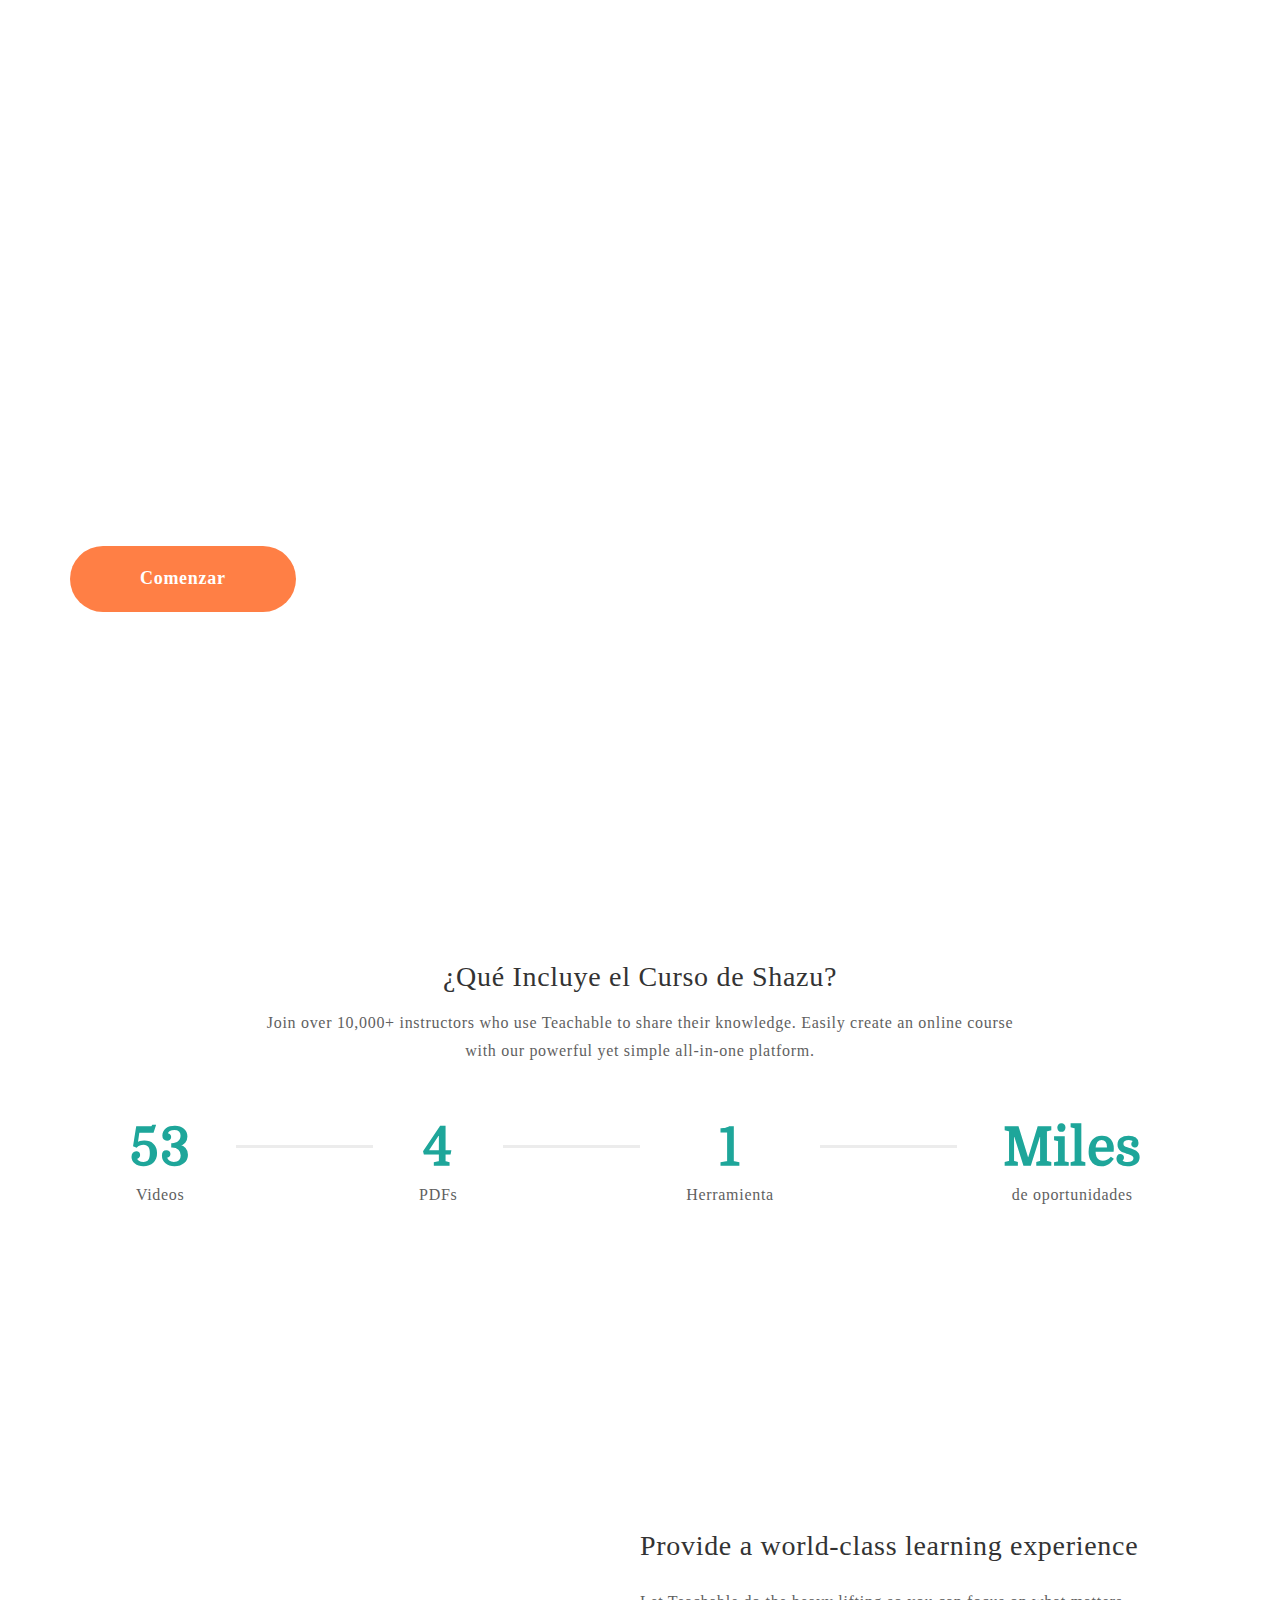
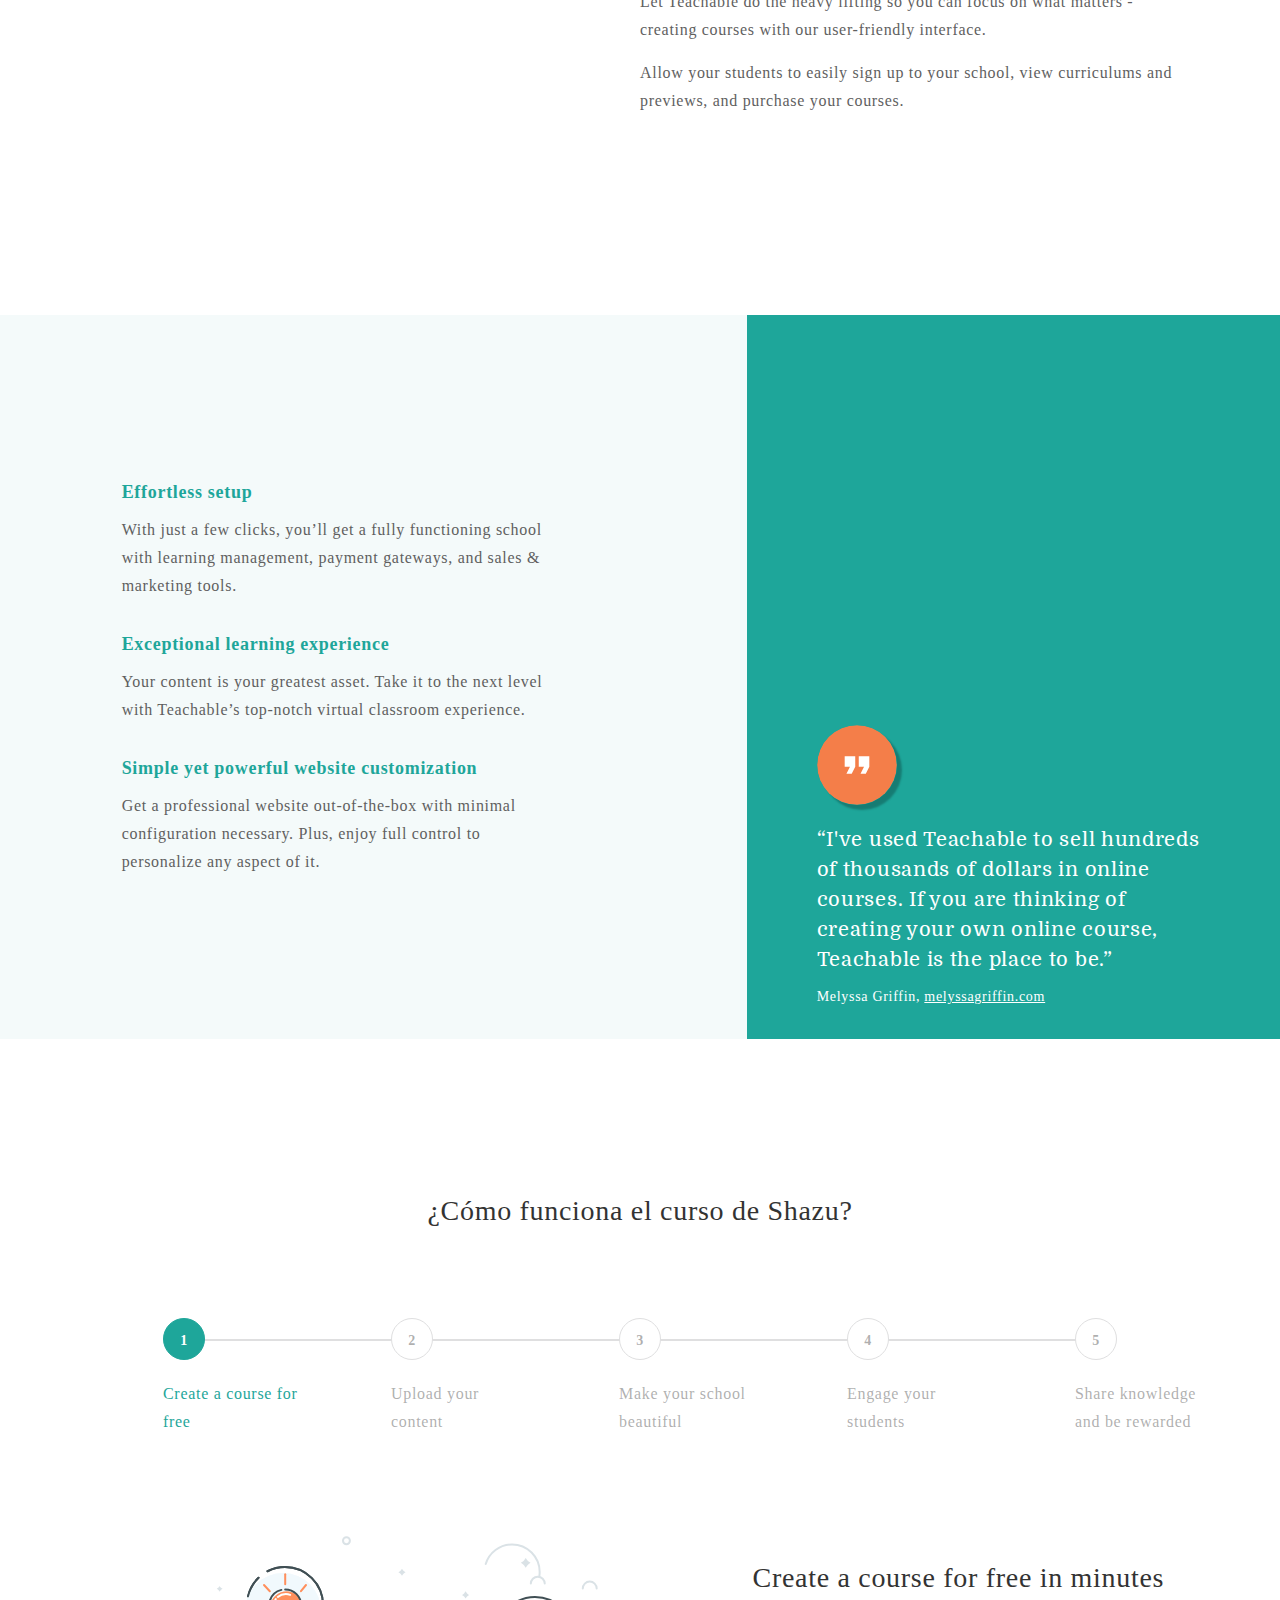
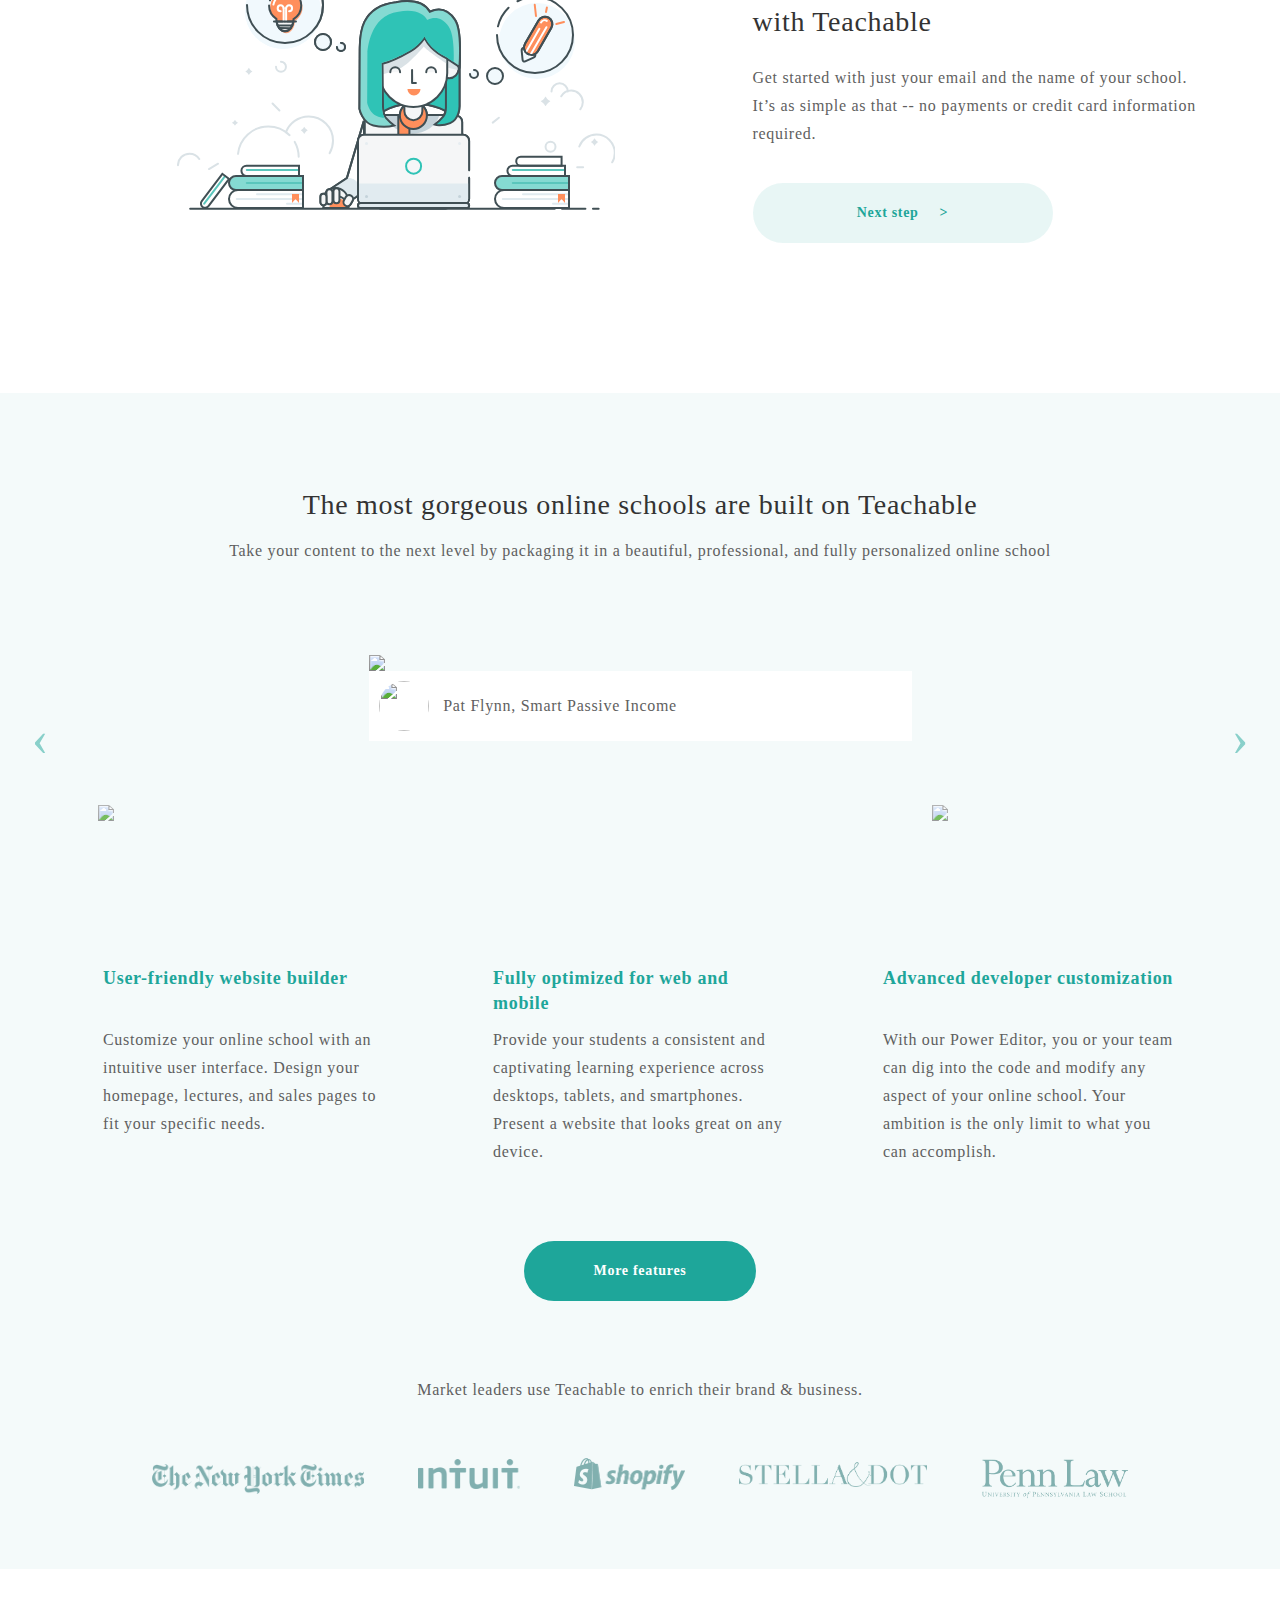
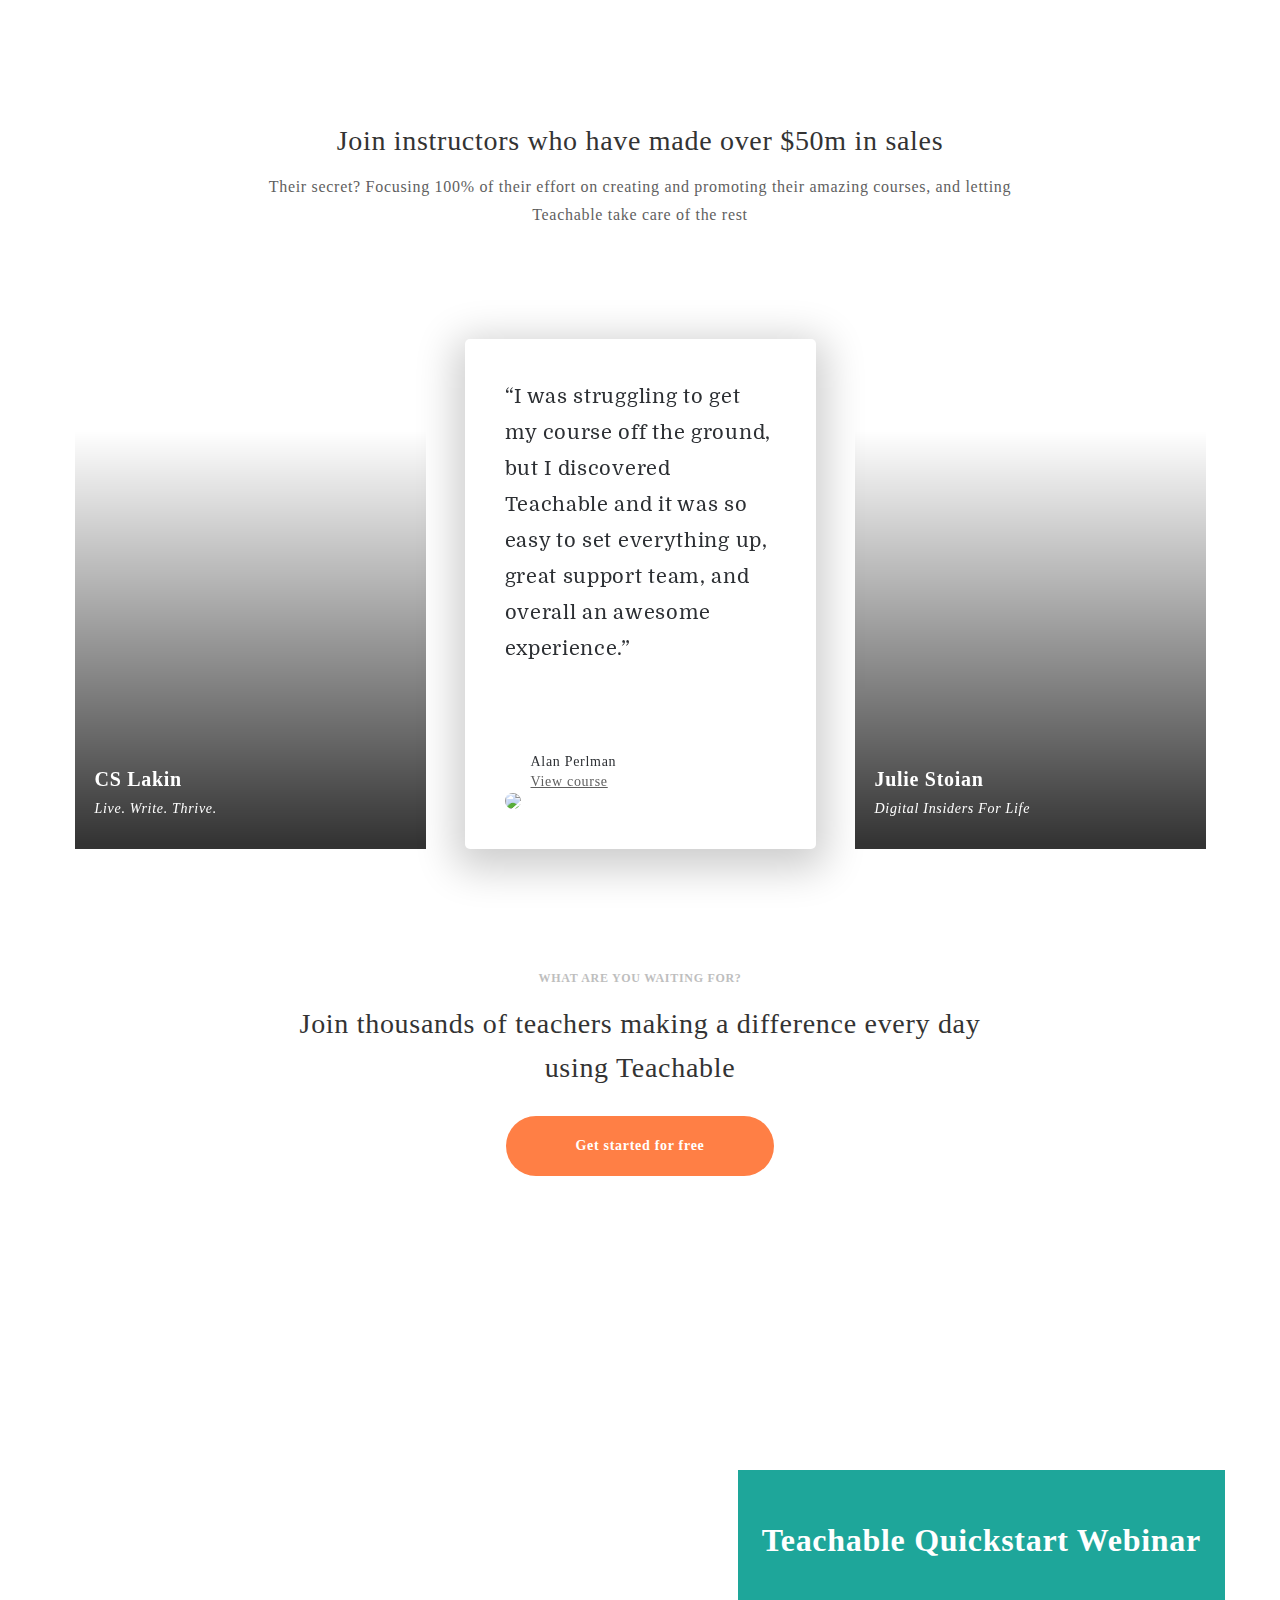
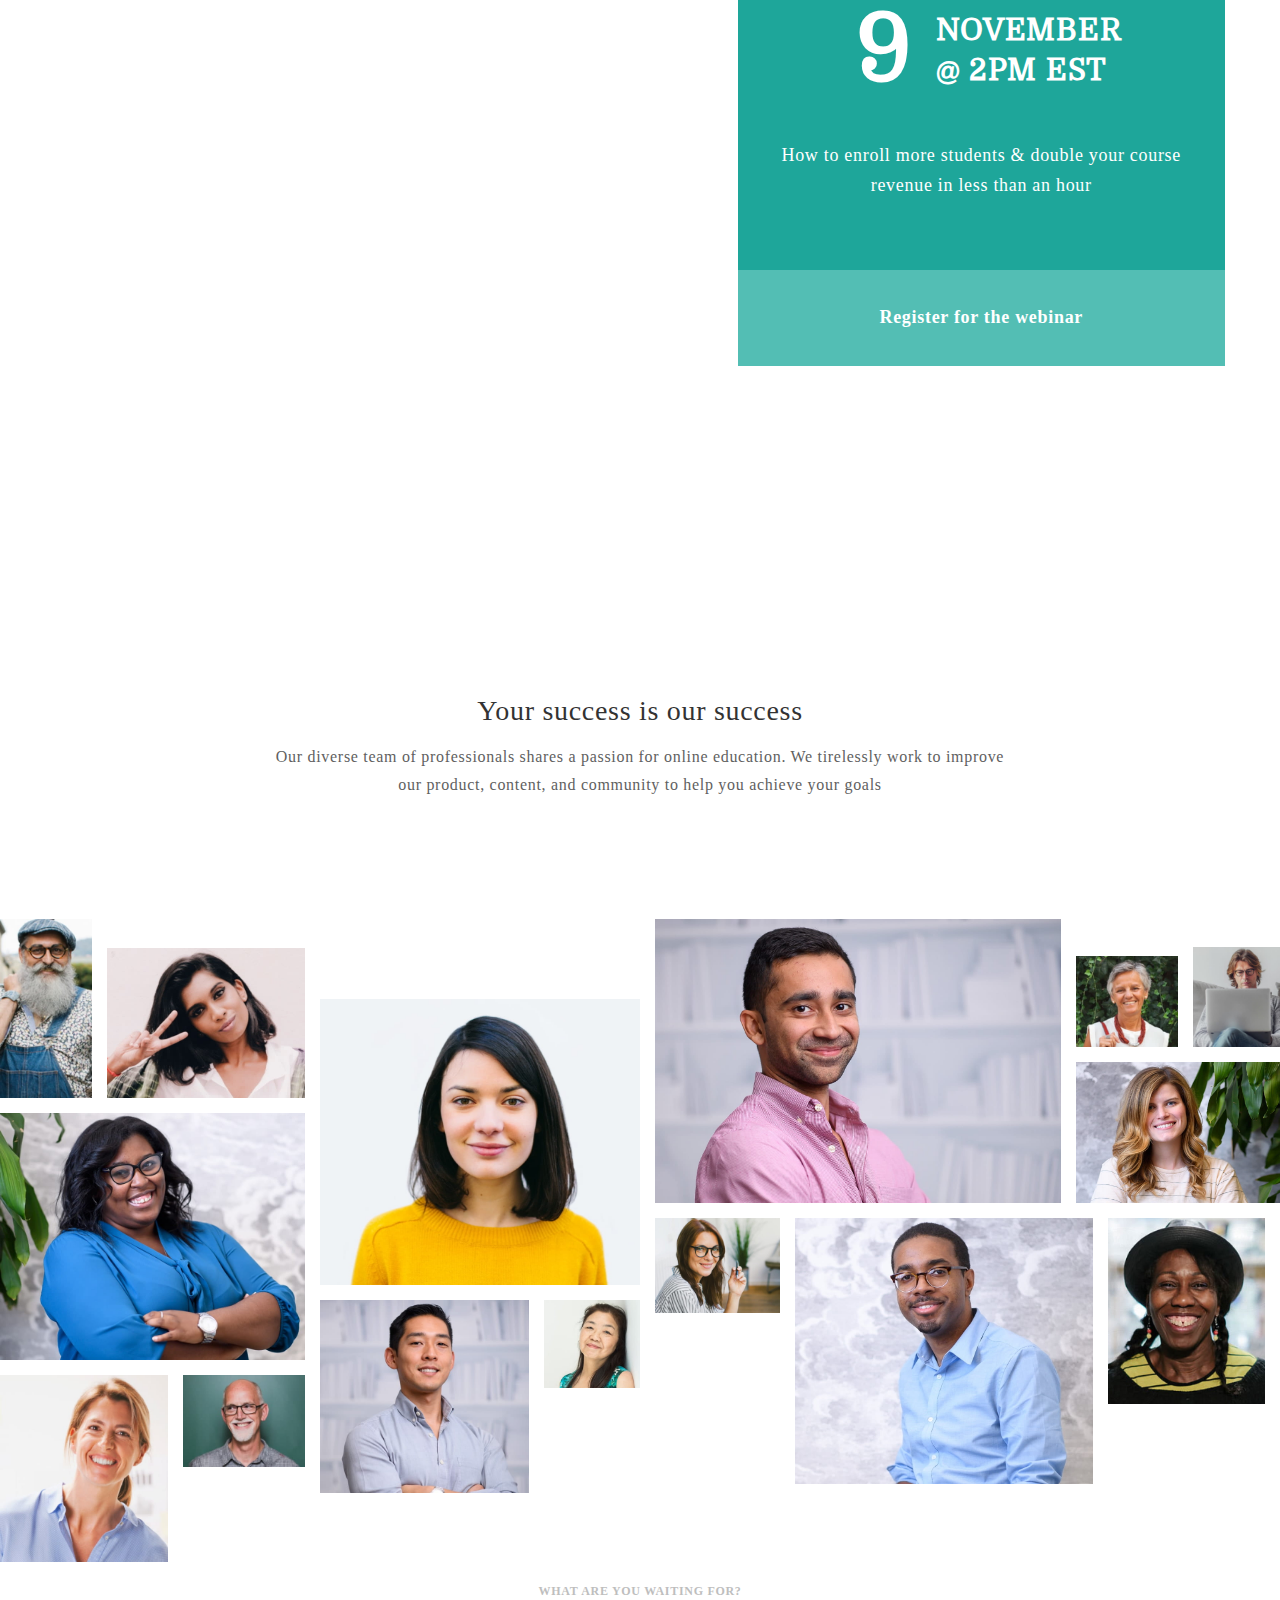
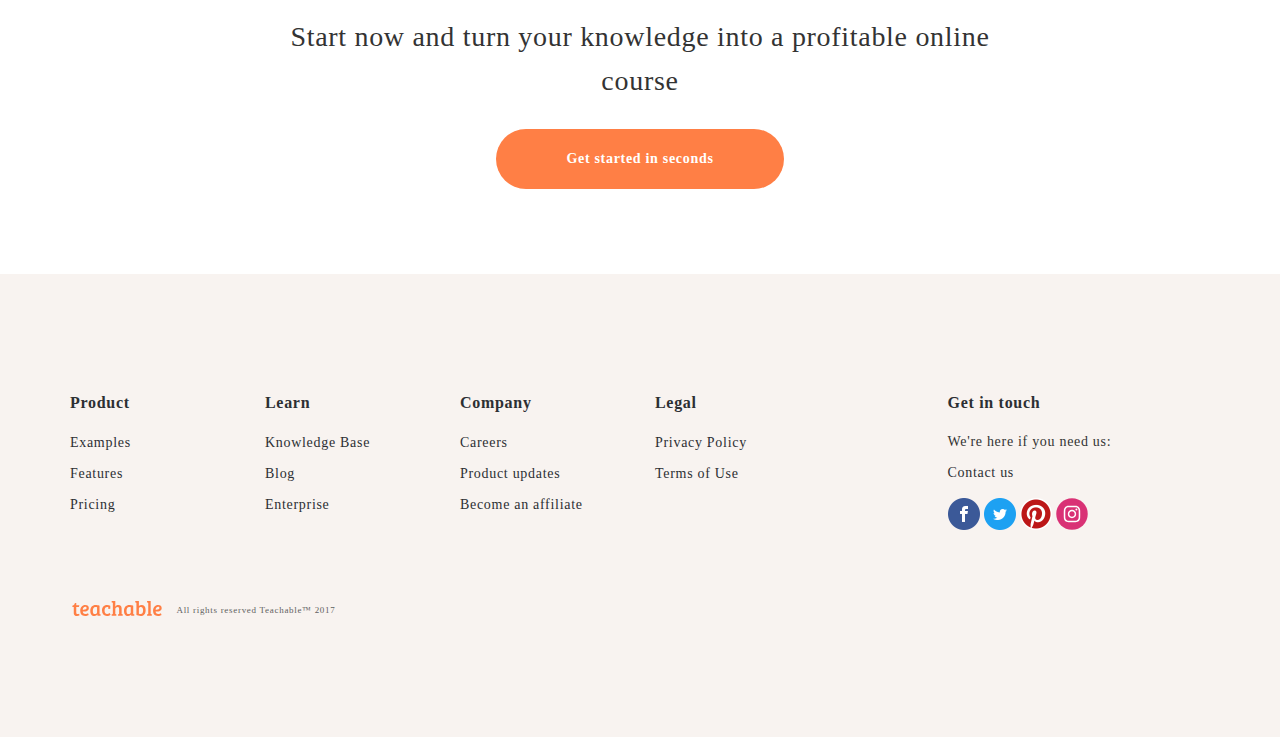
==== shazucursos/index.html @ daee127e "d" ====
<!DOCTYPE html>
<html>
  

<meta http-equiv="content-type" content="text/html;charset=utf-8" />
<head> 
<meta http-equiv="content-type" content="text/html;charset=utf-8" />
<head>
<script type="text/javascript">window.NREUM||(NREUM={});NREUM.info={"beacon":"bam.nr-data.net","errorBeacon":"bam.nr-data.net","licenseKey":"438e27ebc2","applicationID":"68773785","transactionName":"IVlZFhNYCVQDRx5DAAVTRE0SXwpP","queueTime":11,"applicationTime":35,"agent":""}</script>
<script type="text/javascript">window.NREUM||(NREUM={}),__nr_require=function(e,n,t){function r(t){if(!n[t]){var o=n[t]={exports:{}};e[t][0].call(o.exports,function(n){var o=e[t][1][n];return r(o||n)},o,o.exports)}return n[t].exports}if("function"==typeof __nr_require)return __nr_require;for(var o=0;o<t.length;o++)r(t[o]);return r}({1:[function(e,n,t){function r(){}function o(e,n,t){return function(){return i(e,[c.now()].concat(u(arguments)),n?null:this,t),n?void 0:this}}var i=e("handle"),a=e(2),u=e(3),f=e("ee").get("tracer"),c=e("loader"),s=NREUM;"undefined"==typeof window.newrelic&&(newrelic=s);var p=["setPageViewName","setCustomAttribute","setErrorHandler","finished","addToTrace","inlineHit","addRelease"],d="api-",l=d+"ixn-";a(p,function(e,n){s[n]=o(d+n,!0,"api")}),s.addPageAction=o(d+"addPageAction",!0),s.setCurrentRouteName=o(d+"routeName",!0),n.exports=newrelic,s.interaction=function(){return(new r).get()};var m=r.prototype={createTracer:function(e,n){var t={},r=this,o="function"==typeof n;return i(l+"tracer",[c.now(),e,t],r),function(){if(f.emit((o?"":"no-")+"fn-start",[c.now(),r,o],t),o)try{return n.apply(this,arguments)}finally{f.emit("fn-end",[c.now()],t)}}}};a("setName,setAttribute,save,ignore,onEnd,getContext,end,get".split(","),function(e,n){m[n]=o(l+n)}),newrelic.noticeError=function(e){"string"==typeof e&&(e=new Error(e)),i("err",[e,c.now()])}},{}],2:[function(e,n,t){function r(e,n){var t=[],r="",i=0;for(r in e)o.call(e,r)&&(t[i]=n(r,e[r]),i+=1);return t}var o=Object.prototype.hasOwnProperty;n.exports=r},{}],3:[function(e,n,t){function r(e,n,t){n||(n=0),"undefined"==typeof t&&(t=e?e.length:0);for(var r=-1,o=t-n||0,i=Array(o<0?0:o);++r<o;)i[r]=e[n+r];return i}n.exports=r},{}],4:[function(e,n,t){n.exports={exists:"undefined"!=typeof window.performance&&window.performance.timing&&"undefined"!=typeof window.performance.timing.navigationStart}},{}],ee:[function(e,n,t){function r(){}function o(e){function n(e){return e&&e instanceof r?e:e?f(e,u,i):i()}function t(t,r,o,i){if(!d.aborted||i){e&&e(t,r,o);for(var a=n(o),u=m(t),f=u.length,c=0;c<f;c++)u[c].apply(a,r);var p=s[y[t]];return p&&p.push([b,t,r,a]),a}}function l(e,n){v[e]=m(e).concat(n)}function m(e){return v[e]||[]}function w(e){return p[e]=p[e]||o(t)}function g(e,n){c(e,function(e,t){n=n||"feature",y[t]=n,n in s||(s[n]=[])})}var v={},y={},b={on:l,emit:t,get:w,listeners:m,context:n,buffer:g,abort:a,aborted:!1};return b}function i(){return new r}function a(){(s.api||s.feature)&&(d.aborted=!0,s=d.backlog={})}var u="nr@context",f=e("gos"),c=e(2),s={},p={},d=n.exports=o();d.backlog=s},{}],gos:[function(e,n,t){function r(e,n,t){if(o.call(e,n))return e[n];var r=t();if(Object.defineProperty&&Object.keys)try{return Object.defineProperty(e,n,{value:r,writable:!0,enumerable:!1}),r}catch(i){}return e[n]=r,r}var o=Object.prototype.hasOwnProperty;n.exports=r},{}],handle:[function(e,n,t){function r(e,n,t,r){o.buffer([e],r),o.emit(e,n,t)}var o=e("ee").get("handle");n.exports=r,r.ee=o},{}],id:[function(e,n,t){function r(e){var n=typeof e;return!e||"object"!==n&&"function"!==n?-1:e===window?0:a(e,i,function(){return o++})}var o=1,i="nr@id",a=e("gos");n.exports=r},{}],loader:[function(e,n,t){function r(){if(!x++){var e=h.info=NREUM.info,n=d.getElementsByTagName("script")[0];if(setTimeout(s.abort,3e4),!(e&&e.licenseKey&&e.applicationID&&n))return s.abort();c(y,function(n,t){e[n]||(e[n]=t)}),f("mark",["onload",a()+h.offset],null,"api");var t=d.createElement("script");t.src="https://"+e.agent,n.parentNode.insertBefore(t,n)}}function o(){"complete"===d.readyState&&i()}function i(){f("mark",["domContent",a()+h.offset],null,"api")}function a(){return E.exists&&performance.now?Math.round(performance.now()):(u=Math.max((new Date).getTime(),u))-h.offset}var u=(new Date).getTime(),f=e("handle"),c=e(2),s=e("ee"),p=window,d=p.document,l="addEventListener",m="attachEvent",w=p.XMLHttpRequest,g=w&&w.prototype;NREUM.o={ST:setTimeout,SI:p.setImmediate,CT:clearTimeout,XHR:w,REQ:p.Request,EV:p.Event,PR:p.Promise,MO:p.MutationObserver};var v=""+location,y={beacon:"bam.nr-data.net",errorBeacon:"bam.nr-data.net",agent:"js-agent.newrelic.com/nr-1044.min.js"},b=w&&g&&g[l]&&!/CriOS/.test(navigator.userAgent),h=n.exports={offset:u,now:a,origin:v,features:{},xhrWrappable:b};e(1),d[l]?(d[l]("DOMContentLoaded",i,!1),p[l]("load",r,!1)):(d[m]("onreadystatechange",o),p[m]("onload",r)),f("mark",["firstbyte",u],null,"api");var x=0,E=e(4)},{}]},{},["loader"]);</script>
    <title>Create and Sell Your Own Online Courses | Teachable</title>
    <link rel="shortcut icon" type="image/x-icon" href="assets/favicon-92347034e89ac47d292a0f372ef5d1542ab9ab80b0ea5b0f822120eb0c7f1dbd.ico" />
    <meta name="viewport" content="width=device-width">
    <link rel="stylesheet" media="all" href="assets/application-5746b84050e5ad44e27326916a08d5af06b8b8024af04edc458f540b9e7aa887.css" />
    <meta name="csrf-param" content="authenticity_token" />
<meta name="csrf-token" content="SQd7M0gy593URSmVof+mtMHvMbp+vYoJj04BpXliGwriXvnnSRySYW5DQuBBYbMgK+Tw2LC+LxreEiWN5GADRw==" />
      
      <meta name="description" content="Create and sell beautiful online courses with the platform used by the best online entrepreneurs to sell $50m+ to over 4 million students worldwide." />
    <link rel="canonical" href="index.html" />
      <meta name="og:description" content="Create and sell beautiful online courses with the platform used by the best online entrepreneurs to sell $50m+ to over 4 million students worldwide." />
      <meta property="og:title" content="Create and Sell Your Own Online Courses | Teachable" />
    <meta name="og:image" content="https://cdn.filepicker.io/api/file/G7BzHkYjRLmY5D6Ji6VP" />
      <meta name="twitter:card" content="summary" />
      <meta name="twitter:description" content="Create and sell beautiful online courses with the platform used by the best online entrepreneurs to sell $50m+ to over 4 million students worldwide." />
      <meta property="twitter:title" content="Create and Sell Your Own Online Courses | Teachable" />
    <meta name="twitter:image" content="https://cdn.filepicker.io/api/file/G7BzHkYjRLmY5D6Ji6VP" />
    <script src="assets/application-f386174a3d2263d9eea7f61a48a0fbeb56c15c7509345301c4892990e1b85da0.js"></script>
    
      <!-- LINKEDIN (for ads) -->
      <script type="text/javascript">
        _linkedin_data_partner_id = "30017";
      </script>
      <script type="text/javascript">
        (function(){var s = document.getElementsByTagName("script")[0];
        var b = document.createElement("script");
        b.type = "text/javascript";b.async = true;
        b.src = "../snap.licdn.com/li.lms-analytics/insight.min.js";
        s.parentNode.insertBefore(b, s);})();
      </script>
      <!-- OPTIMIZELY (for A/B testing) -->
      <script src="../cdn.optimizely.com/js/2602691345.js"></script>
      <!-- RETENTION by PROFITWELL (for dunning) -->
      <script>
        (function(i,s,o,g,r,a,m){i['ProfitWellObject']=r;i[r]=i[r]||function(){
        (i[r].q=i[r].q||[]).push(arguments)},i[r].l=1*new Date();a=s.createElement(o),
        m=s.getElementsByTagName(o)[0];a.async=1;a.src=g;m.parentNode.insertBefore(a,m);
        })(window,document,'script','../dna8twue3dlxq.cloudfront.net/js/profitwell.js','profitwell');
        profitwell('auth_token', 'c73a37dec4e02a585a09bd1997ebfa57');
      </script>
      <!-- PINTEREST (for ads) -->
      <script type="text/javascript">
        !function(e){if(!window.pintrk){window.pintrk=function(){window.pintrk.queue.push(Array.prototype.slice.call(arguments))};var n=window.pintrk;n.queue=[],n.version="3.0";var t=document.createElement("script");t.async=!0,t.src=e;var r=document.getElementsByTagName("script")[0];r.parentNode.insertBefore(t,r)}}("../s.pinimg.com/ct/core.js");
        pintrk('load','2615747628605');
      </script>
      <noscript>
        <img height="1" width="1" style="display:none;" alt="" src="https://ct.pinterest.com/v3/?tid=2615747628605&amp;noscript=1" />
      </noscript>
      <!-- RIGHTMESSAGE (for personalization) -->
      <script type="text/javascript">
        (function(p, a, n, d, o) {
            a = document.createElement('script');
            a.type = 'text/javascript'; a.async = true; a.src = p;
            n = document.getElementsByTagName('script')[0]; n.parentNode.insertBefore(a, n);
        })('../tag.rightmessage.io/1023339.html');
      </script>
      <!-- SEGMENT -->
      <script>
        window.analytics=window.analytics||[],window.analytics.methods=["identify","group","track","page","pageview","alias","ready","on","once","off","trackLink","trackForm","trackClick","trackSubmit"],window.analytics.factory=function(t){return function(){var a=Array.prototype.slice.call(arguments);return a.unshift(t),window.analytics.push(a),window.analytics}};for(var i=0;i<window.analytics.methods.length;i++){var key=window.analytics.methods[i];window.analytics[key]=window.analytics.factory(key)}window.analytics.load=function(t){if(!document.getElementById("analytics-js")){var a=document.createElement("script");a.type="text/javascript",a.id="analytics-js",a.async=!0,a.src=("https:"===document.location.protocol?"https://":"http://")+"cdn.segment.io/analytics.js/v1/"+t+"/analytics.min.js";var n=document.getElementsByTagName("script")[0];n.parentNode.insertBefore(a,n)}},window.analytics.SNIPPET_VERSION="2.0.9",
        window.analytics.load("tnh8fhmjpo");
        analytics.ready(function() {
          ga('create', 'UA-47288176-1', 'auto', {'name': 'secondTracker'});
          ga('secondTracker.send', 'pageview');
        });
      </script>
      <!-- PEBBLE POST -->
      <script type="text/javascript">
        window._pp = window._pp || {};
        _pp.siteId = 1468;
        (function() {
          var ppjs = document.createElement('script');
          ppjs.type = 'text/javascript';
          ppjs.async = true;
          ppjs.src = ('https:' == document.location.protocol ? 'https:' : 'http:') +
            '//cdn.pbbl.co/r/' + _pp.siteId + '.js';
          var s = document.getElementsByTagName('script')[0];
          s.parentNode.insertBefore(ppjs, s);
        })();
      </script>
  </head>
    <body class="body-public ">
      <div class="modal-background"></div>

      <div class="webinar-modal-container modal-container vertically-align-contents">
  <div class="webinar-modal">
    <img class="close-modal-button x-button" src="assets/modals/modal-close-3e859097c030cd06db8a3856942e423ece061131abd9917d5cc825326c651c81.png" />
    <div class="row">
      <div class="hidden-xs hidden-sm col-md-4">
        <img src="assets/modals/cam-and-jess-375b2bfa7b9ab61413a25003a1c09862d1702874bc17a01f9f35edd8e4283397.png" />
      </div>
      <div class="col-xs-12 col-md-7 col-md-offset-1 vertically-align-contents">
        <div class="inner-text">
          <div class="small-uppercase-text"></div>
          <div class="text-container">
            <div class="default-modal-header">
              Learn how to easily create your Teachable school in our live workshop
            </div>
            <p class="default-paragraph">In this free live workshop, learn how to setup your first course on Teachable and start teaching this week</p>
          </div>
          <div class="input-container">
            <div class="spinner"></div>
            <input type="text" placeholder="Email address" />
            <a class="orange-button register-button">Register</a>
            <div class="thank-you">
              <div class="default-modal-header">
                Thank you!
              </div>
              <p class="default-paragraph">You have registered for the webinar.</p>
              <a class="orange-button close-modal-button">OK</a>
            </div>
            <div class="duplicate">
              You have already registered for this webinar.
            </div>
          </div>
        </div>
      </div>
    </div>
  </div>
</div>

      <div class="exit-intent-modal-container modal-container vertically-align-contents">
  <div class="exit-intent-modal">
    <button type="button" class="close close-modal-button">
      &times;
    </button>
    <div class="row">
      <div class="hidden-xs hidden-sm col-md-4">
        <img src="assets/modals/ebook-cover-mockup-894ef52e921f90e1357f4acef975a1f7e472dd9750295803df50dbc2e8654a46.png" />
      </div>
      <div class="col-xs-12 col-md-8">
        <h1>Get Our Course Creation Book</h1>
        <p>Learn how to create content for videos, slides, interviews & more to build your own online course!</p>
        <input type="text" placeholder="Email Address" />
        <button class="download-button" type="button" name="button">Download now</button>
      </div>
    </div>
  </div>
</div>

        <section class="_1 clearfix transparent nav-menu">
  <style>
    
    ._1 {
      margin-bottom: 0px; 
    }
  @media (max-width: 991px) {
    ._1 {
      margin-bottom: 0px; 
    }
  }
  @media (max-width: 767px) {
    ._1 {
      margin-bottom: 0px; 
    }
  }
  </style>
  <div class="container">
    <div class="row">
      <a class="create-course" href="create-account.html">Inscribirse</a>
      <a class="teachable-logo" href="index.html" title="Teachable - Create a Course"></a>
      <a class="log-in" href="login.html">Ingresar</a>
      <button type="button" class="navbar-toggle" data-toggle="collapse" data-target=".navbar-collapse">
        <span class="icon-bar"></span>
        <span class="icon-bar"></span>
        <span class="icon-bar"></span>
      </button>
      <div class="navbar-collapse collapse">
        <ul>
          <li class="dropdown-only"><a href='create-account.html'>Inscribirse</a></li>
          <li class="dropdown-only"><a href='login.html'>Ingresar</a></li>
          <li><a href='features.html'>Features</a></li>
          <li><a href='pricing.html'>Pricing</a></li>
          <li><a href='examples.html'>Examples</a></li>
          <li><a target="_blank" rel="noopener noreferrer" href='http://blog.teachable.com/'>Blog</a></li>
          <li><a target="_blank" rel="noopener noreferrer" href='summit9294.html?utm_source=nav'>Conferencias</a></li>
        </ul>
      </div>
    </div>
  </div>
</section>

  <section class="hero _2">
  <style>
    ._2 {
      margin-bottom: 105px; 
    }
  @media (max-width: 991px) {
    ._2 {
      margin-bottom: 105px; 
    }
  }
  @media (max-width: 767px) {
    ._2 {
      margin-bottom: 105px; 
    }
  }
    ._2 h1 {
      max-width: none;
    }
    ._2 h2 {
      max-width: none;
      font-size: 22px;
      line-height: 33px;
    }
    @media (max-width: 767px) {
      ._2 .hero-div {
        min-height: 600px;
      }
    }
    @media (min-width: 768px) {
      ._2 .hero-div, ._2 .container, ._2 .row, ._2 .col-xs-12 {
        min-height: 765px;
      }
      ._2 .container {
        padding-top: 85px;
      }
    }
  </style>
  <div class="hero-div" style="background-image: url(../s3.amazonaws.com/cms-uploaded-images/nvpceaUsR6m0RayBroe6_homepage-hero.jpg);">
    <div class="container hero-container">
      <div class="row">
        <div class="col-xs-12 vertically-align-contents-except-xs">
          <div class="hero-text hero-text-left">
            <h1>Crea tu Marca "Private Label"</h1>
            <h2>
              Nuestro sistema de entrenamiento ha sido creado bajo una metodología para que logres introducir tus productos y puedas desarrollar grandes marcas en Amazon, utilizando FBA y Private Label.</h2>
                <a class="orange-button" href="create-account.html">Comenzar</a>
          </div>
        </div>
      </div>
    </div>
  </div>
</section>

  <section class="green-numbers-four _3">
  <style>
    ._3 {
      margin-bottom: 115px; 
    }
  @media (max-width: 991px) {
    ._3 {
      margin-bottom: 115px; 
    }
  }
  @media (max-width: 767px) {
    ._3 {
      margin-bottom: 115px; 
    }
  }
  </style>
  <div class="container">
    <div class="row">
      <div class="col-xs-12">
        <h1 class="default-header">¿Qué Incluye el Curso de Shazu?<h1>
        <h2 class="default-paragraph">Join over 10,000+ instructors who use Teachable to share their knowledge. Easily create an online course with our powerful yet simple all-in-one platform.</h2>
      </div>
    </div>
    <div class="row">
      <!--  Below laptop size: bootstrap -->
      <ul class="col-xs-12 hidden-md hidden-lg">
        <li class="col-sm-6 col-xs-12">
          <div class="inner-li">
            <h3>53</h3>
            <h4 class="default-paragraph">Videos</h4>
          </div>
        </li>
        <li class="flex-item-number col-sm-6 col-xs-12">
          <div class="inner-li">
            <h3>4</h3>
            <h4 class="default-paragraph">PDFs</h4>
          </div>
        </li>
        <li class="flex-item-number col-sm-6 col-xs-12">
          <div class="inner-li">
            <h3>1</h3>
            <h4 class="default-paragraph">Herramienta</h4>
          </div>
        </li>
        <li class="flex-item-number col-sm-6 col-xs-12">
          <div class="inner-li">
            <h3>Miles</h3>
            <h4 class="default-paragraph">de oportunidades</h4>
          </div>
        </li>
      </ul>
      <!-- Above laptop size: flexbox  -->
      <ul class="flex-numbers-container hidden-xs hidden-sm">
        <li class="flex-item-number">
          <div class="inner-li">
            <h3>53</h3>
            <h4 class="default-paragraph">Videos</h4>
          </div>
        </li>
        <div class="flex-item-line-segment-container">
          <div class="flex-item-line-segment"></div>
        </div>
        <li class="flex-item-number">
          <div class="inner-li">
            <h3>4</h3>
            <h4 class="default-paragraph">PDFs</h4>
          </div>
        </li>
        <div class="flex-item-line-segment-container">
          <div class="flex-item-line-segment"></div>
        </div>
        <li class="flex-item-number">
          <div class="inner-li">
            <h3>1</h3>
            <h4 class="default-paragraph">Herramienta</h4>
          </div>
        </li>
        <div class="flex-item-line-segment-container">
          <div class="flex-item-line-segment"></div>
        </div>
        <li class="flex-item-number">
          <div class="inner-li">
            <h3>Miles</h3>
            <h4 class="default-paragraph">de oportunidades</h4>
          </div>
        </li>
      </ul>
    </div>
  </div>
</section>

  <section class="image-text-column-wide _4">
  <style>
    ._4 {
      margin-bottom: 0px; 
    }
  @media (max-width: 991px) {
    ._4 {
      margin-bottom: 75px; 
    }
  }
  @media (max-width: 767px) {
    ._4 {
      margin-bottom: 75px; 
    }
  }
    ._4 {
      background-color: #FFFFFF;
    }
    @media (min-width: 992px) {
      ._4 .inner-text {
        padding-top: 200px;
        padding-bottom: 200px;
      }
    }
    @media (min-width: 992px) {
      ._4 .inner-text h1, .inner-text p {
        max-width: none;
      }
    }
  </style>
  <div class="container-fluid">
    <div class="row">
      <div class="col-xs-12 col-md-5 image-column match-height" style="background-image: url(https://process.filestackapi.com//compress/quality=value:90/UYqp48SkCMAVpSFLWn6g);">
        <img src=https://process.filestackapi.com//compress/quality=value:90/UYqp48SkCMAVpSFLWn6g />
      </div>
      <div class="col-md-1 hidden-sm hidden-xs">
      </div>
      <div class="col-xs-12 col-md-5 text-column vertically-align-contents match-height">
        <div class="inner-text">
          <h1 class="default-header ">Provide a world-class learning experience</h1>
          <div class="default-paragraph-container"><p>Let Teachable do the heavy lifting so you can focus on what matters - creating courses with our user-friendly interface.</p>

<p>Allow your students to easily sign up to your school, view curriculums and previews, and purchase your courses.</p>
</div>
        </div>
      </div>
    </div>
  </div>
</section>

  <section class="green-quote _5">
  <style>
    ._5 {
      margin-bottom: 150px; 
    }
  @media (max-width: 991px) {
    ._5 {
      margin-bottom: 100px; 
    }
  }
  @media (max-width: 767px) {
    ._5 {
      margin-bottom: 100px; 
    }
  }
    ._5 .left-column {
      background-color: #F4FAFA
    }
    ._5 .color {
      background-color: #F4FAFA
    }
  </style>

  <div class="color">
    <div class="container">
      <div class="row">
        <div class="col-xs-12">
          <h1 class="default-green-header ">Effortless setup</h1>
          <div class="default-paragraph-container default-paragraph-spacing "><p>With just a few clicks, you’ll get a fully functioning school with learning management, payment gateways, and sales &amp; marketing tools.</p>
</div>
          <h1 class="default-green-header ">Exceptional learning experience</h1>
          <div class="default-paragraph-container default-paragraph-spacing "><p>Your content is your greatest asset. Take it to the next level with Teachable’s top-notch virtual classroom experience.</p>
</div>
          <h1 class="default-green-header ">Simple yet powerful website customization</h1>
          <div class="default-paragraph-container default-paragraph-spacing "><p>Get a professional website out-of-the-box with minimal configuration necessary. Plus, enjoy full control to personalize any aspect of it.</p>
</div>
        </div>
      </div>
    </div>
  </div>

  <div class="container-fluid">
    <div class="row">
      <div class="col-md-7 left-column match-height">
        <div class="text">
            <h1 class="default-green-header">Effortless setup</h1>
            <div class="default-paragraph-container"><p>With just a few clicks, you’ll get a fully functioning school with learning management, payment gateways, and sales &amp; marketing tools.</p>
</div>
            <h1 class="default-green-header">Exceptional learning experience</h1>
            <div class="default-paragraph-container"><p>Your content is your greatest asset. Take it to the next level with Teachable’s top-notch virtual classroom experience.</p>
</div>
            <h1 class="default-green-header">Simple yet powerful website customization</h1>
            <div class="default-paragraph-container"><p>Get a professional website out-of-the-box with minimal configuration necessary. Plus, enjoy full control to personalize any aspect of it.</p>
</div>
        </div>
      </div>
      <div class="col-xs-12 col-md-5 right-column match-height clearfix">
        <div class="image" style="background-image: url(https://process.filestackapi.com//compress/quality=value:90/0tTy4z3lTbCkw18ehjQ8);"></div>
        <div class="quote">
          <img class="orange-circle" src="assets/blockquote-orange-d24380ebe646a526fc1fa70b279fa6531394ee3ddc19bf7bca406c709a6f08f3.svg" />
          <blockquote>&#8220;I&#39;ve used Teachable to sell hundreds of thousands of dollars in online courses. If you are thinking of creating your own online course, Teachable is the place to be.&#8221;</blockquote>
          <cite>
            Melyssa Griffin, <a href="http://melyssagriffin.com/" target="_blank" rel="noopener noreferrer">melyssagriffin.com</a>
          </cite>
        </div>
      </div>
    </div>
  </div>
</section>

  <section class="five-simple-steps _6">
  <style>
    ._6 {
      margin-bottom: 150px; 
    }
  @media (max-width: 991px) {
    ._6 {
      margin-bottom: 100px; 
    }
  }
  @media (max-width: 767px) {
    ._6 {
      margin-bottom: 75px; 
    }
  }
  </style>
  <div class="container">
    <div class="row">
      <div class="col-xs-12">
        <h1 class="default-header">¿Cómo funciona el curso de Shazu?</h1>
        <ul class="steps-nav">
          <div class="line"></div>
          <li class="steps active" data-step="1">
            <a href="#step1" data-scroll="false">
              <h2>1</h2>
              <p>Create a course for free</p>
            </a>
          </li>
          <li class="steps" data-step="2">
            <a href="#step2" data-scroll="false">
              <h2>2</h2>
              <p>Upload your content</p>
            </a>
          </li>
          <li class="steps" data-step="3">
            <a href="#step3" data-scroll="false">
              <h2>3</h2>
              <p>Make your school beautiful</p>
            </a>
          </li>
          <li class="steps" data-step="4">
            <a href="#step4" data-scroll="false">
              <h2>4</h2>
              <p>Engage your students</p>
            </a>
          </li>
          <li class="steps" data-step="5">
            <a href="#step5" data-scroll="false">
              <h2>5</h2>
              <p>Share knowledge and be rewarded</p>
            </a>
          </li>
        </ul>
      </div>
    </div>
    <div class="row second-row active" data-step="1">
      <div class="col-md-7 image-column">
        <img src="assets/five-steps/step1-3fd2c54b7e72864447f8592b46ffed7927760eeb11ca09a77b9b3a7426a76b29.svg" />
      </div>
      <div class="col-md-5">
        <h1 class="default-header">Create a course for free in minutes with Teachable</h1>
        <p class="default-paragraph">Get started with just your email and the name of your school. It’s as simple as that -- no payments or credit card information required.</p>
        <a class="next-step green-button">Next step&nbsp;&nbsp;&nbsp;&nbsp;&nbsp;></a>
      </div>
    </div>
    <div class="row second-row" data-step="2">
      <div class="col-md-7 image-column">
        <img src="assets/five-steps/step2-ca89a5b5172f4db76cdc855c5f9f8f0915f0ec6f08e26fc509a027f4439c4022.svg" />
      </div>
      <div class="col-md-5">
        <h1 class="default-header">Access everything you need to build rich, interactive lectures</h1>
        <p class="default-paragraph">Seamlessly upload videos, audio, presentations, images, and text. Effortlessly create quizzes and start discussion forums.</p>
        <a class="next-step green-button">Next step&nbsp;&nbsp;&nbsp;&nbsp;&nbsp;></a>
      </div>
    </div>
    <div class="row second-row" data-step="3">
      <div class="col-md-7 image-column">
        <img src="assets/five-steps/step3-8f437aa13e47280d12ebc583e8f93dc75924ec2c796d7972c02e2f87bc3737ff.svg" />
      </div>
      <div class="col-md-5">
        <h1 class="default-header">Showcase a stunning school with your own branding</h1>
        <p class="default-paragraph">Tailor the look and feel of your school to make it your own -- no coding skills required. Leverage our beautiful design to present a captivating course website.</p>
        <a class="next-step green-button">Next step&nbsp;&nbsp;&nbsp;&nbsp;&nbsp;></a>
      </div>
    </div>
    <div class="row second-row" data-step="4">
      <div class="col-md-7 image-column">
        <img src="assets/five-steps/step4-7c0f831a75108d29133c05c3c702da22ba47e389e582fa333d64101d7aac8ce6.svg" />
      </div>
      <div class="col-md-5">
        <h1 class="default-header">Build a vibrant community around your school</h1>
        <p class="default-paragraph">Impress your students with a world-class online course experience. Nurture your community using our ready-to-go comment and email system.</p>
        <a class="next-step green-button">Next step&nbsp;&nbsp;&nbsp;&nbsp;&nbsp;></a>
      </div>
    </div>
    <div class="row second-row" data-step="5">
      <div class="col-md-7 image-column">
        <img src="assets/five-steps/step5-675f78f2901de7b19928570ae8cff205a4b34dc3c38e72adb8aad9b5a8bef953.svg" />
      </div>
      <div class="col-md-5">
        <h1 class="default-header">Attract students and sell your online courses</h1>
        <p class="default-paragraph">Launch your course and join thousands of online instructors already making millions on Teachable. Accept payments and enrollments instantly.</p>
        <a class="next-step green-button">Get started&nbsp;&nbsp;&nbsp;&nbsp;&nbsp;></a>
      </div>
    </div>
  </div>
</section>

  <section class="showcase _7">
  <style>
    ._7 {
      margin-bottom: 150px; 
    }
  @media (max-width: 991px) {
    ._7 {
      margin-bottom: 75px; 
    }
  }
  @media (max-width: 767px) {
    ._7 {
      margin-bottom: 85px; 
    }
  }
  </style>
  <div class="container-fluid">
    <div class="row">
      <h1 class="default-header">The most gorgeous online schools are built on Teachable</h1>
      <p class="default-paragraph subheader">Take your content to the next level by packaging it in a beautiful, professional, and fully personalized online school</p>
    </div>
    <div class="slider-parent">
      <div class="slider homepage-slider">
          <div class="item">
            <img class="big-image" src=../s3.amazonaws.com/cms-uploaded-images/HodQVq0YS7qSVCtXSNHK_homepage-featured-sketchmaster.jpg />
            <div class="text big-image-text">
              <img class="person-image" src=https://process.filestackapi.com//compress/quality=value:90/jT5L8vR1qWrKfiUg3gCQ />
              <p class="default-paragraph">Peter Nowell, Sketch Master</p>
            </div>
          </div>
          <div class="item">
            <img class="big-image" src=https://process.filestackapi.com//compress/quality=value:90/IC5in4HlQB23O5MEj7nu />
            <div class="text big-image-text active">
              <img class="person-image" src=https://process.filestackapi.com//compress/quality=value:90/UQ2vDQcTQq88XYQlisDg />
              <p class="default-paragraph">Pat Flynn, Smart Passive Income</p>
            </div>
          </div>
          <div class="item">
            <img class="big-image" src=https://process.filestackapi.com//compress/quality=value:90/Z3QPdrLTGmmSeeYPH4BG />
            <div class="text big-image-text">
              <img class="person-image" src=https://process.filestackapi.com//compress/quality=value:90/feb8L5uhQUuXe8fni2b9 />
              <p class="default-paragraph">Carrie-Anne Moss, Annapurna Living</p>
            </div>
          </div>
          <div class="item">
            <img class="big-image" src=../s3.amazonaws.com/cms-uploaded-images/lsfYuKBpSFOdaK4QQ3n2_homepage-featured-everytuesday.jpg />
            <div class="text big-image-text">
              <img class="person-image" src=https://process.filestackapi.com//compress/quality=value:90/jRczQFwrTHGEeyIgTWJG />
              <p class="default-paragraph">Teela Cunningham, Every Tuesday</p>
            </div>
          </div>
          <div class="item">
            <img class="big-image" src=https://process.filestackapi.com//compress/quality=value:90/XKMKaKhXSniPF7Ok6xh3 />
            <div class="text big-image-text">
              <img class="person-image" src=https://process.filestackapi.com//compress/quality=value:90/IgamM6IzTySKfgHAeNUV />
              <p class="default-paragraph">Melyssa Griffin, melyssagriffin.com</p>
            </div>
          </div>
      </div>
    </div>
    <div class="small-text">
        <div class="text active">
          <img class="person-image" src=https://process.filestackapi.com//compress/quality=value:90/UQ2vDQcTQq88XYQlisDg />
          <p class="default-paragraph">Pat Flynn, Smart Passive Income</p>
        </div>
        <div class="text">
          <img class="person-image" src=https://process.filestackapi.com//compress/quality=value:90/feb8L5uhQUuXe8fni2b9 />
          <p class="default-paragraph">Carrie-Anne Moss, Annapurna Living</p>
        </div>
        <div class="text">
          <img class="person-image" src=https://process.filestackapi.com//compress/quality=value:90/jRczQFwrTHGEeyIgTWJG />
          <p class="default-paragraph">Teela Cunningham, Every Tuesday</p>
        </div>
        <div class="text">
          <img class="person-image" src=https://process.filestackapi.com//compress/quality=value:90/IgamM6IzTySKfgHAeNUV />
          <p class="default-paragraph">Melyssa Griffin, melyssagriffin.com</p>
        </div>
        <div class="text">
          <img class="person-image" src=https://process.filestackapi.com//compress/quality=value:90/jT5L8vR1qWrKfiUg3gCQ />
          <p class="default-paragraph">Peter Nowell, Sketch Master</p>
        </div>
    </div>
  </div>
  <div class="container container-beneath-slider">
    <div class="row">
      <div class="col-xs-12 col-md-4 column">
        <h1 class="default-green-header">User-friendly website builder</h1>
        <p class="default-paragraph">Customize your online school with an intuitive user interface. Design your homepage, lectures, and sales pages to fit your specific needs.</p>
      </div>
      <div class="col-xs-12 col-md-4 column">
        <h1 class="default-green-header">Fully optimized for web and mobile</h1>
        <p class="default-paragraph">Provide your students a consistent and captivating learning experience across desktops, tablets, and smartphones. Present a website that looks great on any device.</p>
      </div>
      <div class="col-xs-12 col-md-4 column">
        <h1 class="default-green-header">Advanced developer customization</h1>
        <p class="default-paragraph">With our Power Editor, you or your team can dig into the code and modify any aspect of your online school. Your ambition is the only limit to what you can accomplish.</p>
      </div>
    </div>
    <div class="row last-row">
      <div class="col-xs-12">
        <a href="features.html" class="dark-green-button">More features</a>
        <p class="default-paragraph">Market leaders use Teachable to enrich their brand & business.</p>
        <div class="clearfix">
          <img src="assets/showcase/logo1-492edcd6564167cc91a0162d028da0669ae87f2959ccf683b78b4a176e9338c4.png" />
          <img src="assets/showcase/logo2-d60d37fa3443fe00a9e47bc2c42a43799a0faf2f1f1d81b9f9441bcb77d17e60.png" />
          <img src="assets/showcase/logo3-459469bb472753db1c99486b03df57852e15959cc830efe60d984db56f171f9c.png" />
          <img src="assets/showcase/logo4-64dcd5ab12af07fffbe6fa540d29109f09695865e13a441080a01b03e8e82bdd.png" />
          <img src="assets/showcase/logo5-522181dfddb7bfe3ab06b9b76d635dbb46fd77748a9b14a850a1cc6b0290bc60.png" />
        </div>
      </div>
    </div>
  </div>
</section>

  <section class="testimonial-cards _8">
  <style>
    ._8 {
      margin-bottom: 115px; 
    }
  @media (max-width: 991px) {
    ._8 {
      margin-bottom: 100px; 
    }
  }
  @media (max-width: 767px) {
    ._8 {
      margin-bottom: 100px; 
    }
  }
  </style>
  <div class="container">
    <div class="row header-row">
      <div class="col-xs-12">
        <h1 class="default-header">Join instructors who have made over $50m in sales</h1>
        <p class="default-paragraph">Their secret? Focusing 100% of their effort on creating and promoting their amazing courses, and letting Teachable take care of the rest</p>
      </div>
    </div>
    <div class="row cards-row">
        <div class="col-xs-12 col-md-4 card-column">
          <div class="card-container">
            <div class="card-front" style="background-image: url(https://process.filestackapi.com//compress/quality=value:90/SQqL7NUVR8Ov0zJv7CC9);">
              <div class="card-front-text">
                <div class="name">
                  CS Lakin
                </div>
                <div class="course-name">
                  <em>Live. Write. Thrive.</em>
                </div>
              </div>
            </div>
            <div class="card-back">
              <p class="testimonial-text">“What really has clinched it for me, why I chose Teachable, and why I love it and will continue to do my online courses with Teachable, is the great support that they have.”</p>
              <div class="card-bottom">
                <img src=https://process.filestackapi.com//compress/quality=value:90/1Q8XrSq5SbWFgfqocPw2 />
                <div class="card-bottom-attribution">
                  <div class="card-bottom-attribution-bottom">
                    <div class="name">CS Lakin</div>
                    <a href="http://cslakin.teachable.com/" target="_blank" rel="noopener noreferrer">View course</a>
                  </div>
                </div>
              </div>
            </div>
          </div>
        </div>
        <div class="col-xs-12 col-md-4 card-column">
          <div class="card-container middle">
            <div class="card-front" style="background-image: none;">
              <div class="card-front-text">
                <div class="name">
                  Alan Perlman
                </div>
                <div class="course-name">
                  <em>UAV Coach</em>
                </div>
              </div>
            </div>
            <div class="card-back">
              <p class="testimonial-text">“I was struggling to get my course off the ground, but I discovered Teachable and it was so easy to set everything up, great support team, and overall an awesome experience.”</p>
              <div class="card-bottom">
                <img src=https://process.filestackapi.com//compress/quality=value:90/7xttxlETVOIUtnNtDWC5 />
                <div class="card-bottom-attribution">
                  <div class="card-bottom-attribution-bottom">
                    <div class="name">Alan Perlman</div>
                    <a href="http://learn.uavcoach.com/" target="_blank" rel="noopener noreferrer">View course</a>
                  </div>
                </div>
              </div>
            </div>
          </div>
        </div>
        <div class="col-xs-12 col-md-4 card-column">
          <div class="card-container">
            <div class="card-front" style="background-image: url(../s3.amazonaws.com/cms-uploaded-images/91dZmzQ3RdmL48qQ8BNO_homepage-cardtestimonial-juliestoian.jpg);">
              <div class="card-front-text">
                <div class="name">
                  Julie Stoian
                </div>
                <div class="course-name">
                  <em>Digital Insiders For Life</em>
                </div>
              </div>
            </div>
            <div class="card-back">
              <p class="testimonial-text">“I went from creating small, inexpensive courses to large courses that resulted in 5-figure income months. This is the perfect solution for service-based entrepreneurs who want to scale their business.”</p>
              <div class="card-bottom">
                <img src=https://process.filestackapi.com//compress/quality=value:90/HfVh1POeQCaTQbrr0D3r />
                <div class="card-bottom-attribution">
                  <div class="card-bottom-attribution-bottom">
                    <div class="name">Julie Stoian</div>
                    <a href="http://school.juliestoian.com/" target="_blank" rel="noopener noreferrer">View course</a>
                  </div>
                </div>
              </div>
            </div>
          </div>
        </div>
    </div>
  </div>
</section>

  <section class="cta _9">
  <style>
    ._9 {
      margin-bottom: 60px; 
    }
  @media (max-width: 991px) {
    ._9 {
      margin-bottom: 60px; 
    }
  }
  @media (max-width: 767px) {
    ._9 {
      margin-bottom: 60px; 
    }
  }
  </style>
  <div class="container">
		<div class="row">
      <div class="col-xs-12">
        <h1 class="small-uppercase-text">WHAT ARE YOU WAITING FOR?</h1>
        <h2 class="default-header" style="max-width: 750px">Join thousands of teachers making a difference every day using Teachable</h2>
        <a href="create-account.html" class="orange-button">Get started for free</a>
      </div>
    </div>
  </div>
</section>

  <section class="webinar _10">
  <style>
    ._10 {
      margin-bottom: 140px; 
    }
  @media (max-width: 991px) {
    ._10 {
      margin-bottom: 100px; 
    }
  }
  @media (max-width: 767px) {
    ._10 {
      margin-bottom: 80px; 
    }
  }
  </style>
  <div class="url-string hidden">quickstart</div>
  <div class="background" style="background-image: url(https://process.filestackapi.com//compress/quality=value:90/97mKmvzDR5auFMsSHTFG);" onload="$(this).fadeIn();">
    <div class="container">
      <div class="row">
        <div class="col-sm-12 col-md-5 pull-right green-box">
          <h2>Teachable Quickstart Webinar</h2>
          <div class="dates">
            <div class="webinar-date-number">
              <span id="day-of-month">9</span>
            </div>
            <div class="webinar-date">
              <span class="month" id="month">November</span>
              <br>@
              <span class="time" id="time"> 2PM</span> EST
            </div>
          </div>
          <div class="description">
            <p>How to enroll more students &amp; double your course revenue in less than an hour</p>
            <a href="https://workshops.teachable.com/quickstart/register?src=homepage" target="_blank" rel="noopener noreferrer">Register for the webinar</a>
          </div>
        </div>
      </div>
    </div>
  </div>
</section>

  <section class="boxes-of-people remove-bottom-margin _11">
  <style>
    ._11 {
      margin-bottom: 80px; 
    }
  @media (max-width: 991px) {
    ._11 {
      margin-bottom: 80px; 
    }
  }
  @media (max-width: 767px) {
    ._11 {
      margin-bottom: 80px; 
    }
  }
  </style>
  <div class="container">
    <h1 class="default-header">Your success is our success</h1>
    <p class="default-paragraph">Our diverse team of professionals shares a passion for online education. We tirelessly work to improve our product, content, and community to help you achieve your goals</p>
  </div>
  <div class="container-fluid">
    <div class="row pictures-grid">
      <div class="hidden-xs hidden-sm col-md-3 column">
        <img src="assets/boxes-of-people/beard-e6c9dc7950adc1fd50cd62ca97d874fcc65d20e87e831de29ed09c4f4eb47156.jpg" alt="" /><img src="assets/boxes-of-people/peace-70bdbab9bc81c1b6fe035aaeaf2e5749b43bf04a4614255a0dcca34d5ad9c484.jpg" alt="" />
        <img src="assets/boxes-of-people/jade-6b63b22955668550d9723d8871cfa330aed18a01e8c61e3f3c10f20286bde0d2.jpg" alt="" />
        <img src="assets/boxes-of-people/whitelady-886d415f2c99b275c32449e331fb04e9592234b20108fe6d087da06eea6b31e2.jpg" alt="" /><img src="assets/boxes-of-people/teacher-901e005114ea89617f63f2281b941e6b5d512d54090e0ed01ca62ee072c46892.jpg" alt="" />
      </div>
      <div class="hidden-xs col-sm-4 col-md-3 column">
        <img src="assets/boxes-of-people/yellowsweater-008ad9cd17aeb7bf4b66d07e62a81b110352b6f8309ff73b90fcbd45a898644d.jpg" alt="" />
        <img src="assets/boxes-of-people/kyle-05de8255f450b88a1268f5e1eaef1ac24bcaee684f15cb87c7cf5f44a00c7d4c.jpg" alt="" /><img src="assets/boxes-of-people/tealshirt-f3fc7822b6b1dc6e90cfe65143c857fc067a1205a2c1eaaf5856b8e7a544e7ca.jpg" alt="" />
      </div>
      <div class="col-sm-8 col-md-6 column">
        <div class="row-1 clearfix">
          <img src="assets/boxes-of-people/ankur-915bd38cb9d4c7a881ef6ca90681c317e497f44766b6f458261caf89c0901b94.jpg" class="ankur" alt="" />
          <div class="row-1-col-2">
            <div class="row-1-col-2-row-1">
              <img src="assets/boxes-of-people/leaves-f2d8049a1e75192632d5f3e1f74736deae03667b053b5f544a708e089e5e56a2.jpg" class="leaves" alt="" /><img src="assets/boxes-of-people/computer-1a3879cbabc1783a1c514b5c4f94c736c3310bff3d761029d74779cd0e305d70.jpg" class="computer" alt="" />
            </div>
            <div class="row-1-col-2-row-2">
              <img src="assets/boxes-of-people/laurence-e0a574262c9055f0cbaf617d8bfd1c604af0fa9b27c9c72b4c013d0eb9f2d6f1.jpg" class="laurence" alt="" />
            </div>
          </div>
        </div>
        <div class="row-2 clearfix">
          <img src="assets/boxes-of-people/writer-86733135fcc6a86d2826eaa17e1648a1cc03aed3577d8228118f1c77cb7dda5e.jpg" class="writer" /><img src="assets/boxes-of-people/don-6affb7ff54e752829d247f4cee47c5c01dbce5628631d8261554e8f470a57664.jpg" class="don" /><img src="assets/boxes-of-people/hat-10f420ab1ce5ccc04b13dfeee96641b809be6658295ac328a2006b59ef14607b.jpg" class="hat" />
        </div>
      </div>
    </div>
  </div>
</section>

  <section class="cta _12">
  <style>
    ._12 {
      margin-bottom: 85px; 
    }
  @media (max-width: 991px) {
    ._12 {
      margin-bottom: 85px; 
    }
  }
  @media (max-width: 767px) {
    ._12 {
      margin-bottom: 85px; 
    }
  }
  </style>
  <div class="container">
		<div class="row">
      <div class="col-xs-12">
        <h1 class="small-uppercase-text">WHAT ARE YOU WAITING FOR?</h1>
        <h2 class="default-header" style="max-width: 750px">Start now and turn your knowledge into a profitable online course</h2>
        <a href="create-account.html" class="orange-button">Get started in seconds</a>
      </div>
    </div>
  </div>
</section>

  <footer>
  <div class="container">
    <div class="row">
      <div class="col-sm-2 first-section">
        <ul class="new-homepage-footer-links">
          <h4>Product</h4>
          <li>
            <a href="examples.html">Examples</a>
          </li>
          <li>
            <a href="features.html">Features</a>
          </li>
          <li>
            <a href="pricing.html">Pricing</a>
          </li>
        </ul>
      </div>
      <div class="col-sm-2 second-section">
        <ul class="new-homepage-footer-links">
          <h4>Learn</h4>
          <li>
            <a target="_blank" rel="noopener noreferrer" href="https://teachable.zendesk.com/hc/en-us">Knowledge Base</a>
          </li>
          <li>
            <a target="_blank" rel="noopener noreferrer" href="http://blog.teachable.com/">Blog</a>
          </li>
          <li>
            <a href="enterprise.html">Enterprise</a>
          </li>
        </ul>
      </div>
      <div class="col-sm-2 third-section">
        <ul class="new-homepage-footer-links">
          <h4>Company</h4>
          <li>
            <a href="careers.html">Careers</a>
          </li>
          <li>
            <a target="_blank" rel="noopener noreferrer" href="http://changelog.teachable.com/">Product updates</a>
          </li>
          <li>
            <a href="affiliates.html">Become an affiliate</a>
          </li>
        </ul>
      </div>
      <div class="col-sm-3">
        <ul class="new-homepage-footer-links">
          <h4>Legal</h4>
          <li>
            <a href="privacy-policy.html">Privacy Policy</a>
          </li>
          <li>
            <a href="terms-of-use.html">Terms of Use</a>
          </li>
        </ul>
      </div>
      <div class="col-sm-3">
        <ul class="new-homepage-footer-links">
          <h4>Get in touch</h4>
          <li>We're here if you need us:</li>
          <li>
            <a href="cdn-cgi/l/email-protection.html#d9aaaca9a9b6abad99adbcb8bab1b8bbb5bcf7bab6b4">Contact us</a>
          </li>
          <li class="social-icons">
            <a target="_blank" rel="noopener noreferrer" class="social-icon" href="https://www.facebook.com/teachableHQ/">
              <img src="assets/footer/facebook_icon-4123fb4aef6386d557ed654543029d5964d42775cc972ce186789292243d19e7.png" width="32px">
            </a>
            <a target="_blank" rel="noopener noreferrer" class="social-icon" href="https://twitter.com/teachable">
              <img src="assets/footer/twitter_icon-dfcd749e19035479055f2de4729aa45470ce648b11f56aad4534a89d83947930.png" width="32px">
            </a>
            <a target="_blank" rel="noopener noreferrer" class="social-icon" href="https://www.pinterest.com/teachablehq/">
              <img src="assets/footer/pinterest_icon-f81e2671629b0d1716cbdce81fd1500d598c50e9d65ee3c50950dcc89bfbe827.png" width="32px">
            </a>
            <a target="_blank" rel="noopener noreferrer" class="social-icon" href="https://www.instagram.com/teachable/">
              <img src="assets/footer/instagram_icon-1e222076e9d388360f27a800afdd9571892dd5143ff480daea7bd879c84f8005.svg" width="32px">
            </a>
          </li>
        </ul>
      </div>
    </div>
    <div class="row">
      <div class="col-sm-12 new-homepage-footer-logo">
        <a href="index.html">
          <img alt='' src="assets/teachable-logo-orange-3ece80f83dd5fdb472495dd41735abbb3e685c351b2e54a84aaee8c56e9f1283.svg" class="new-homepage-footer-logo">
        </a>
        <span>All rights reserved Teachable&trade; 2017</span>
      </div>
    </div>
  </div>
</footer>


    <script src="cdn-cgi/scripts/78d64697/cloudflare-static/email-decode.min.js"></script></body>

</html>
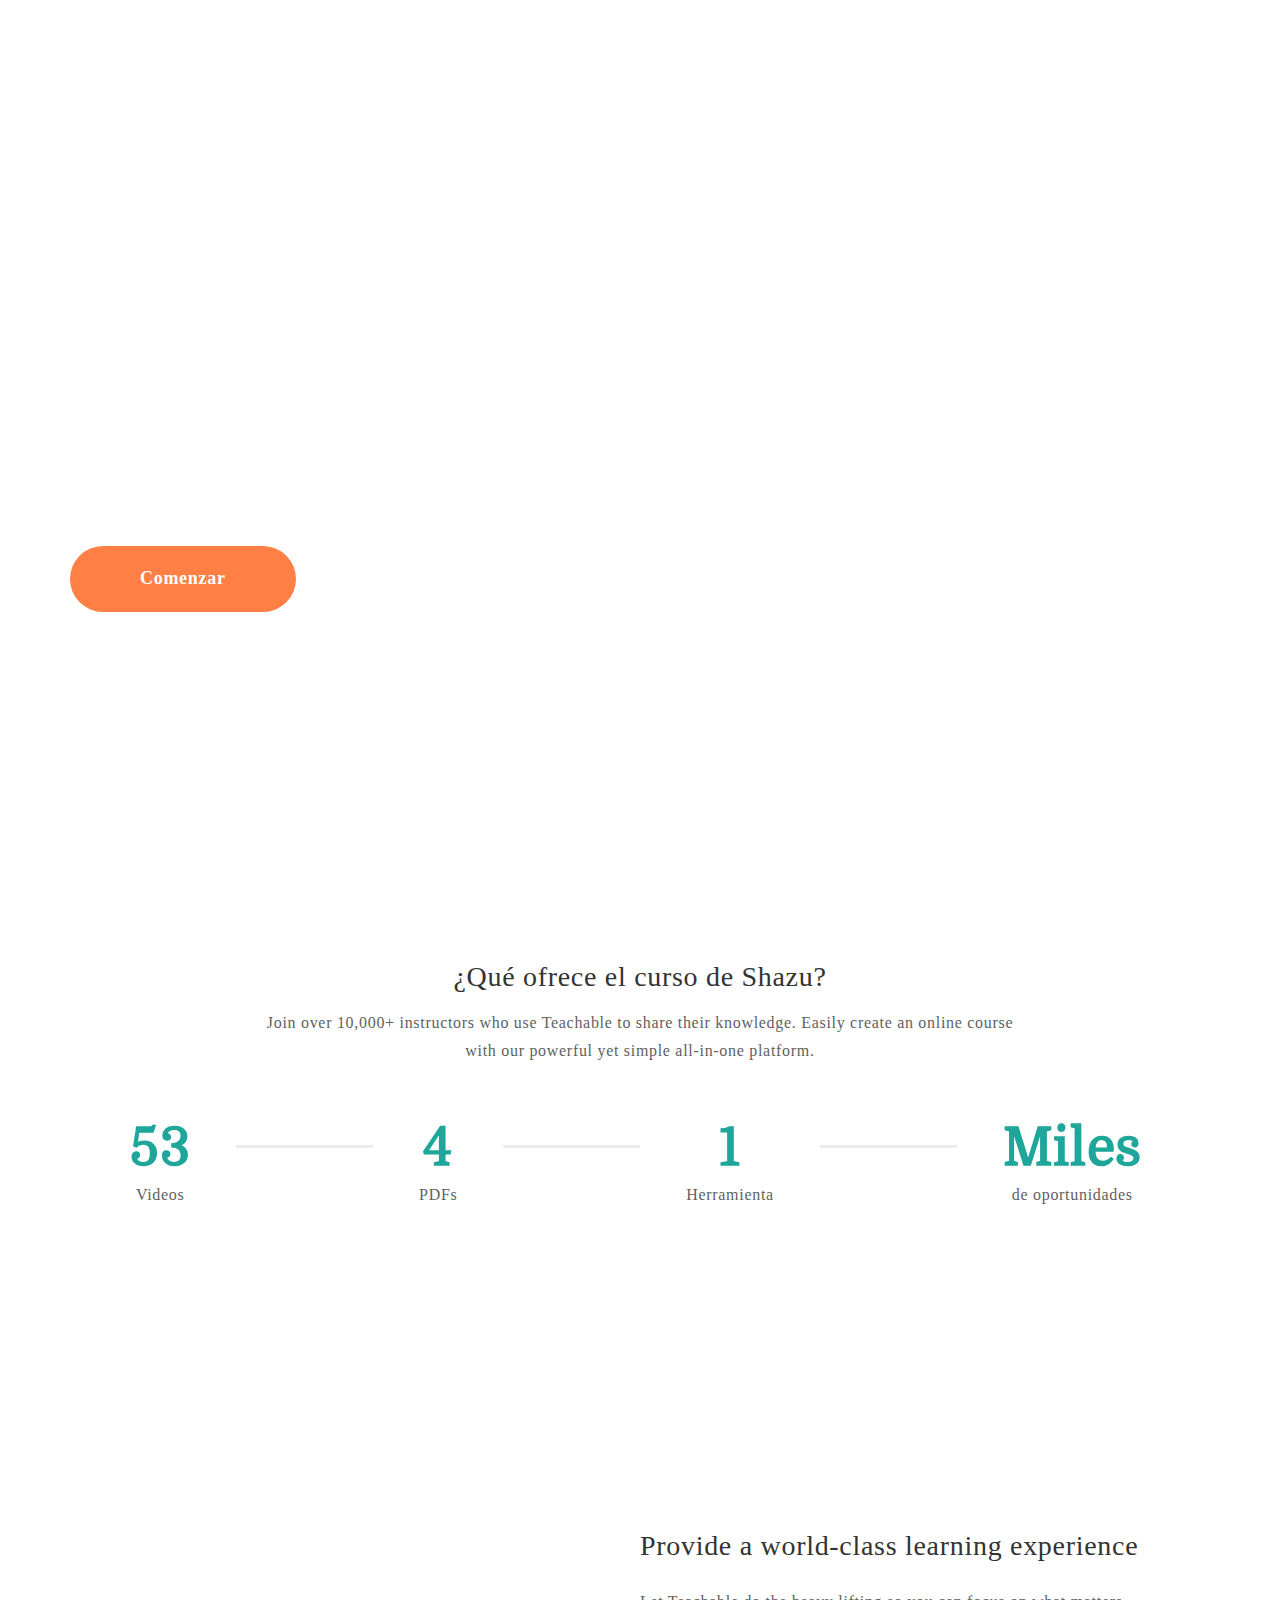
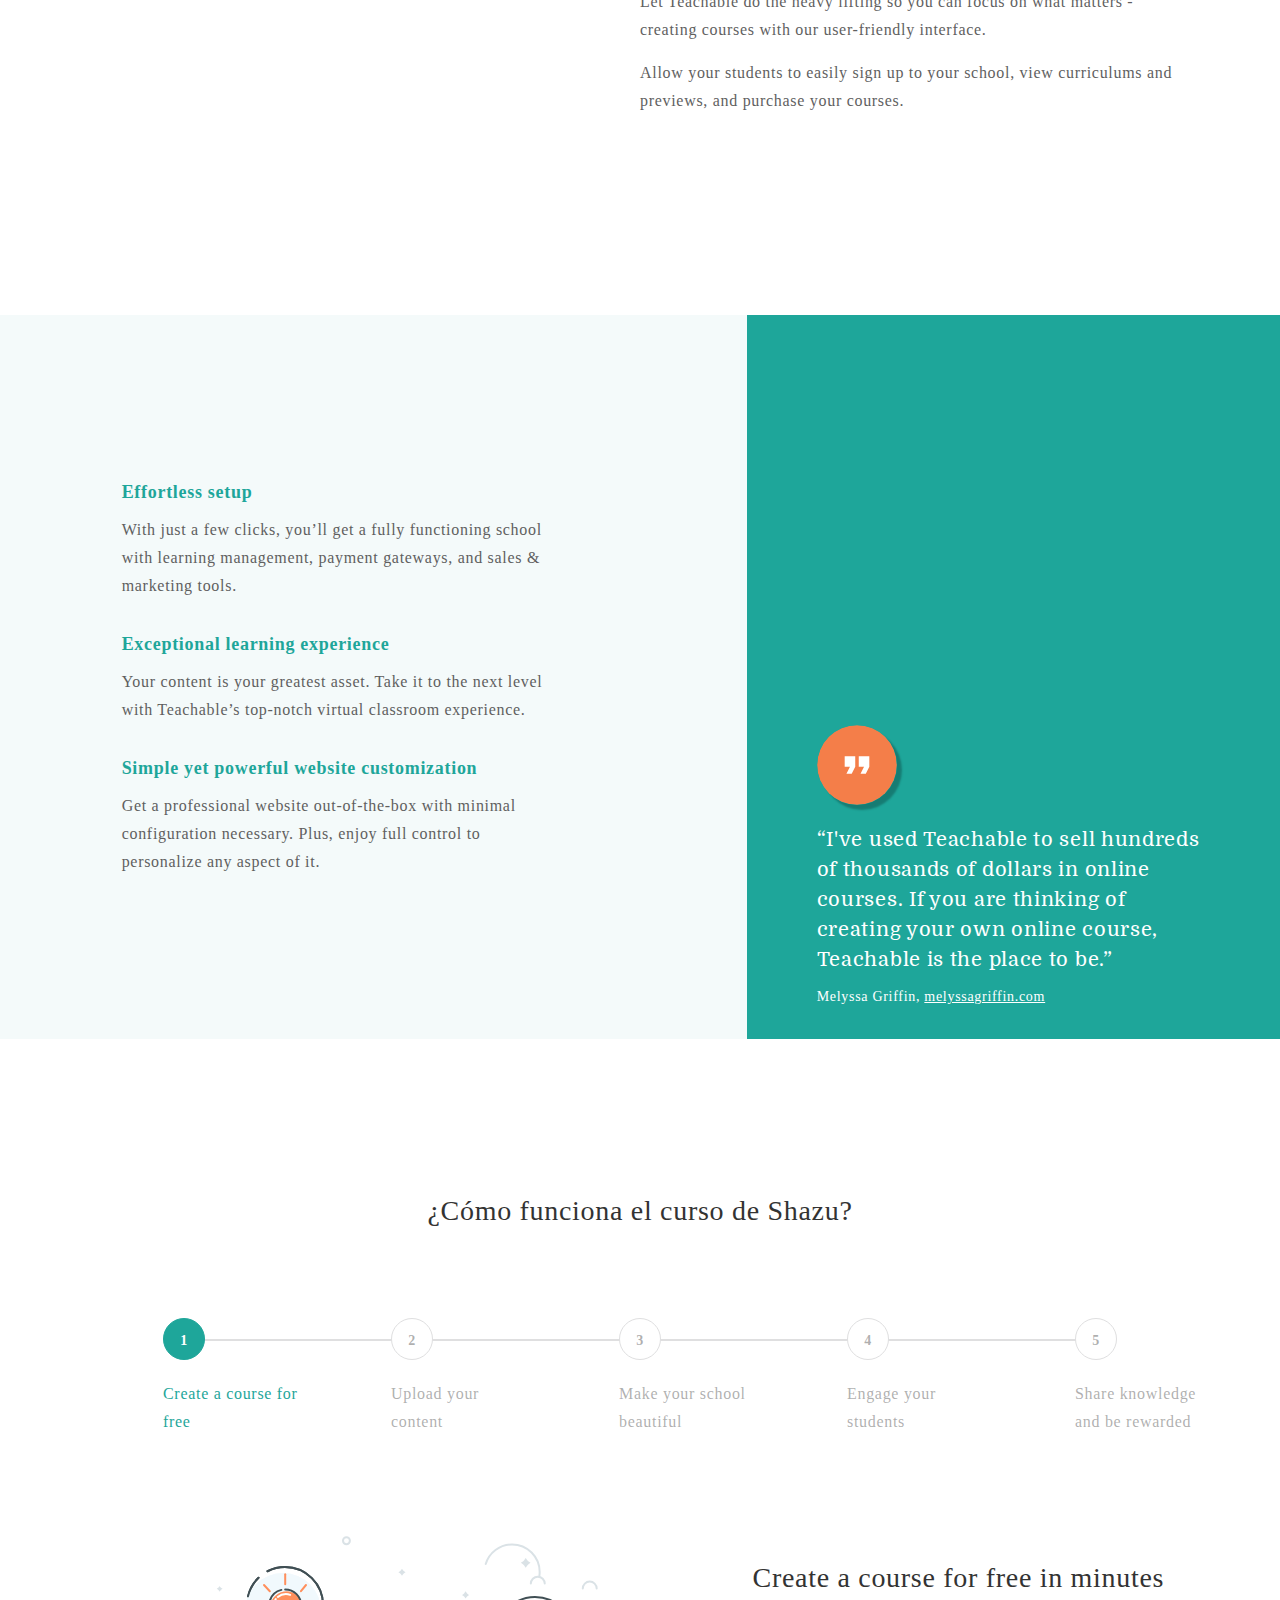
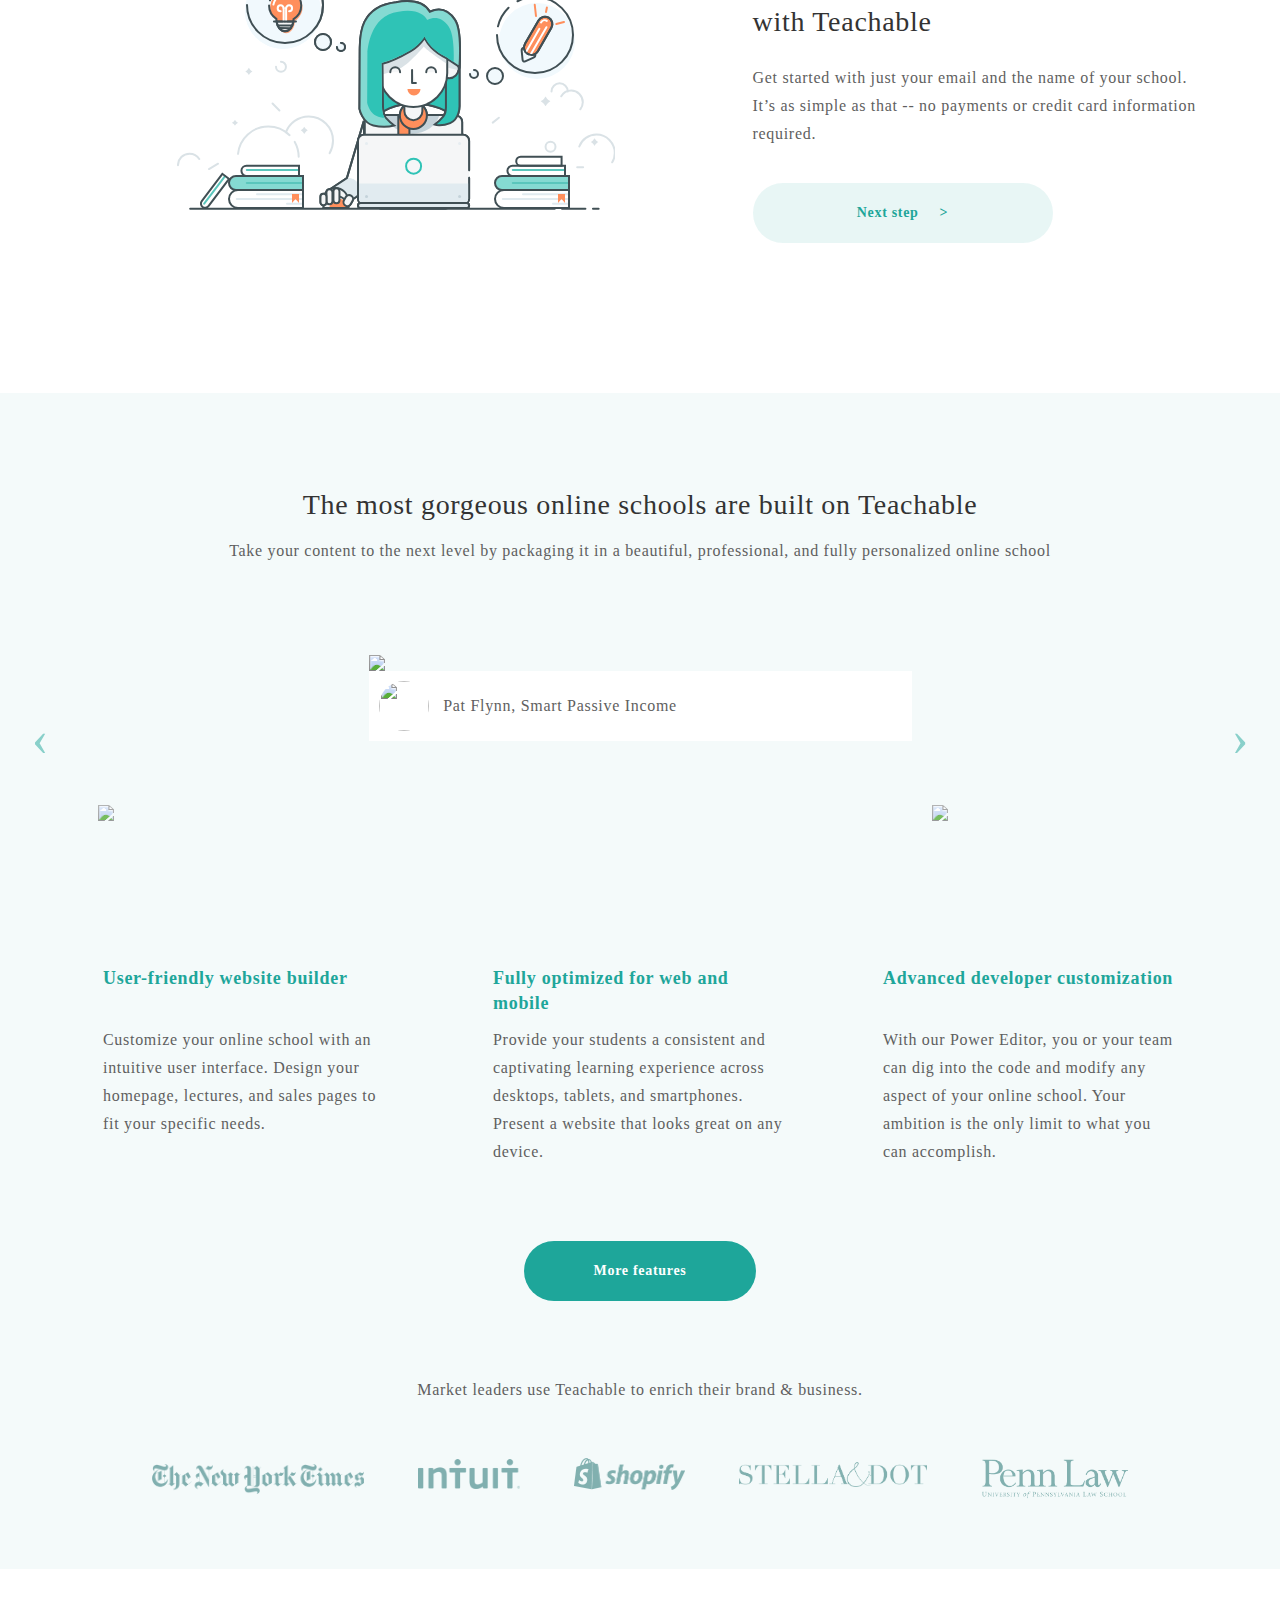
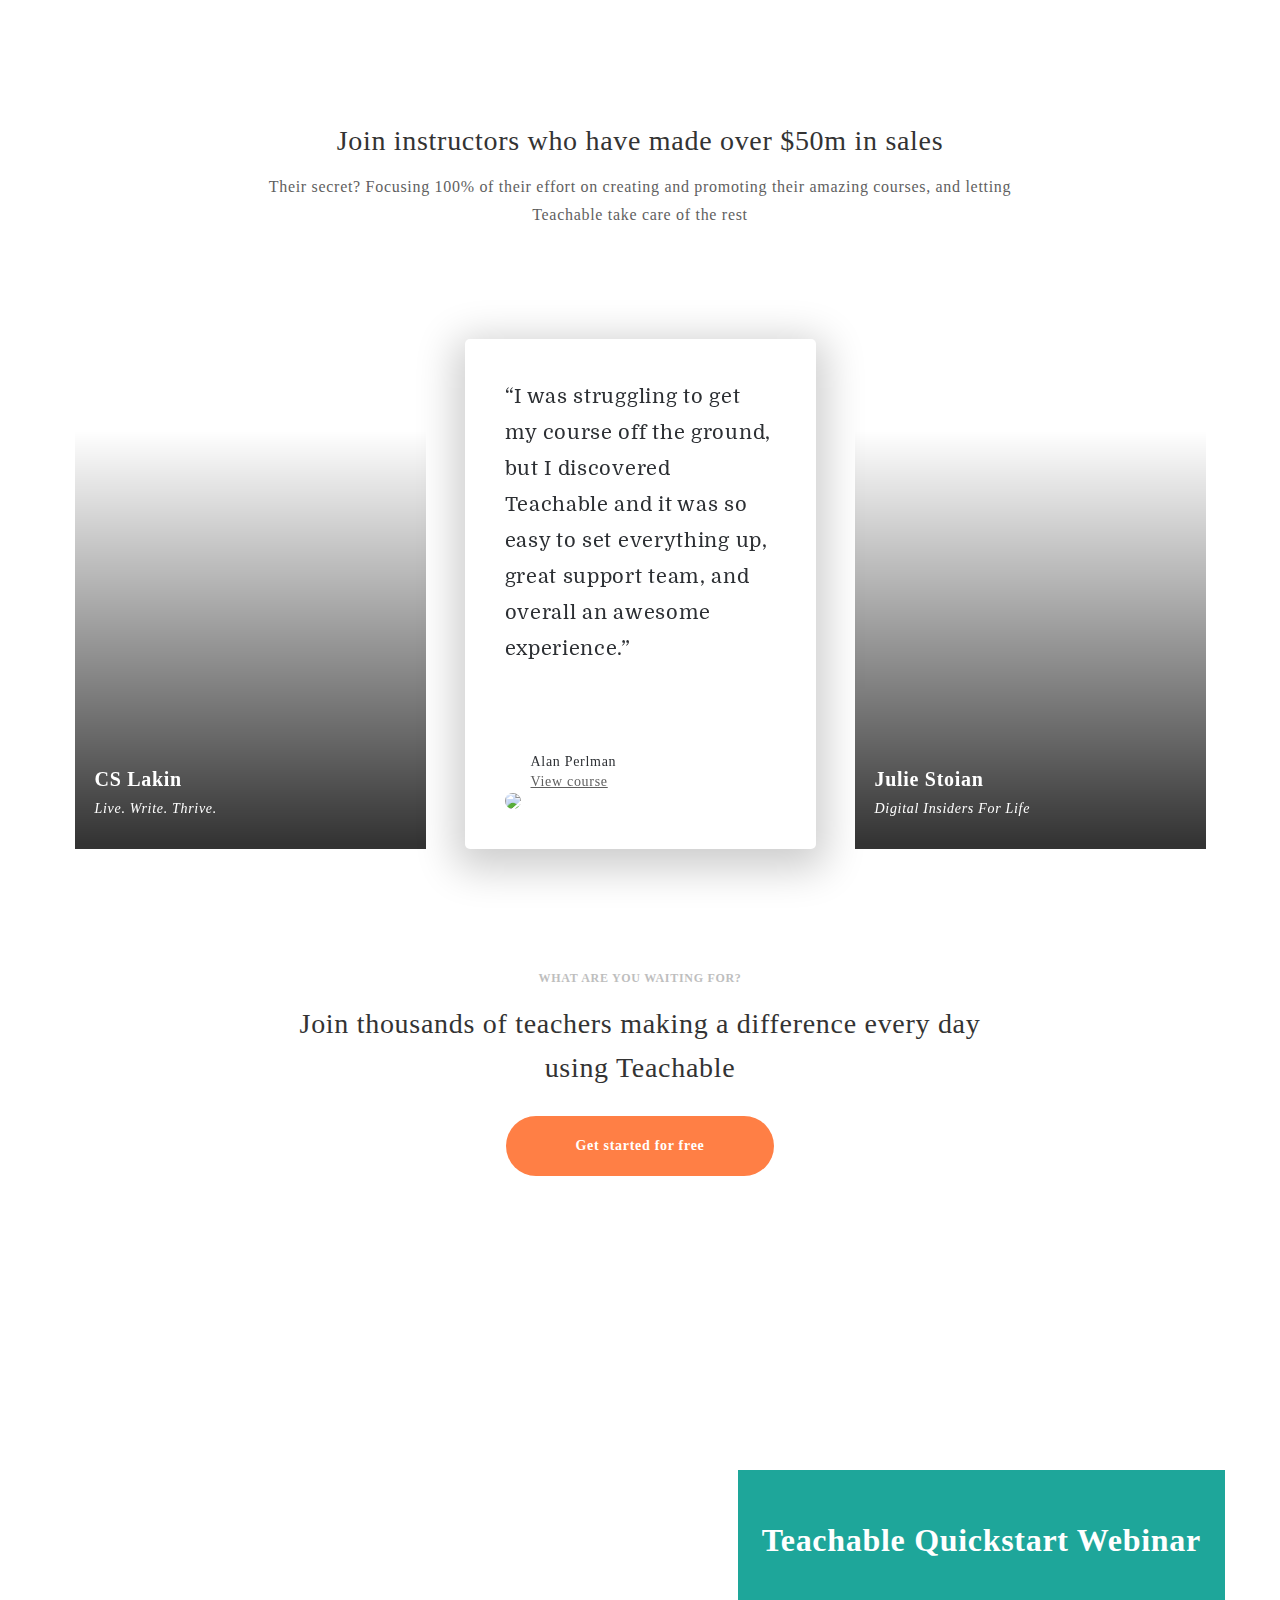
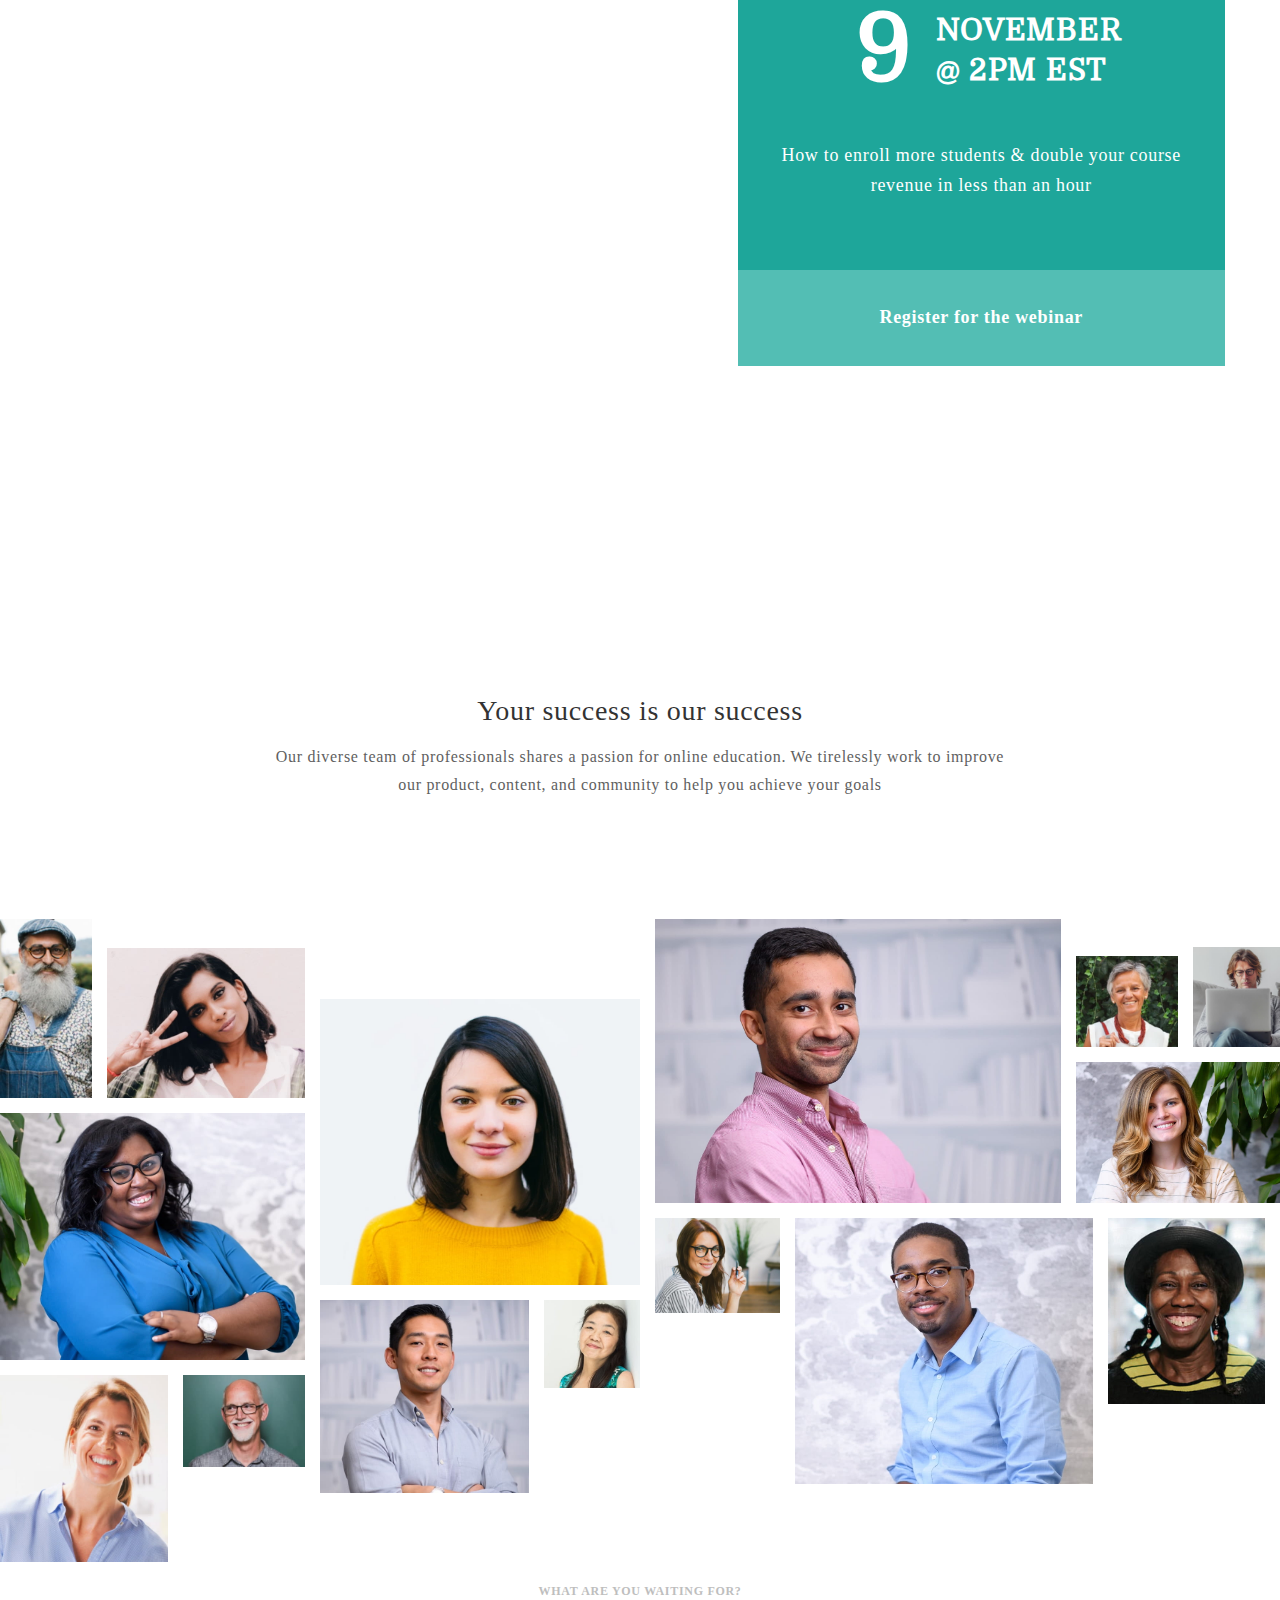
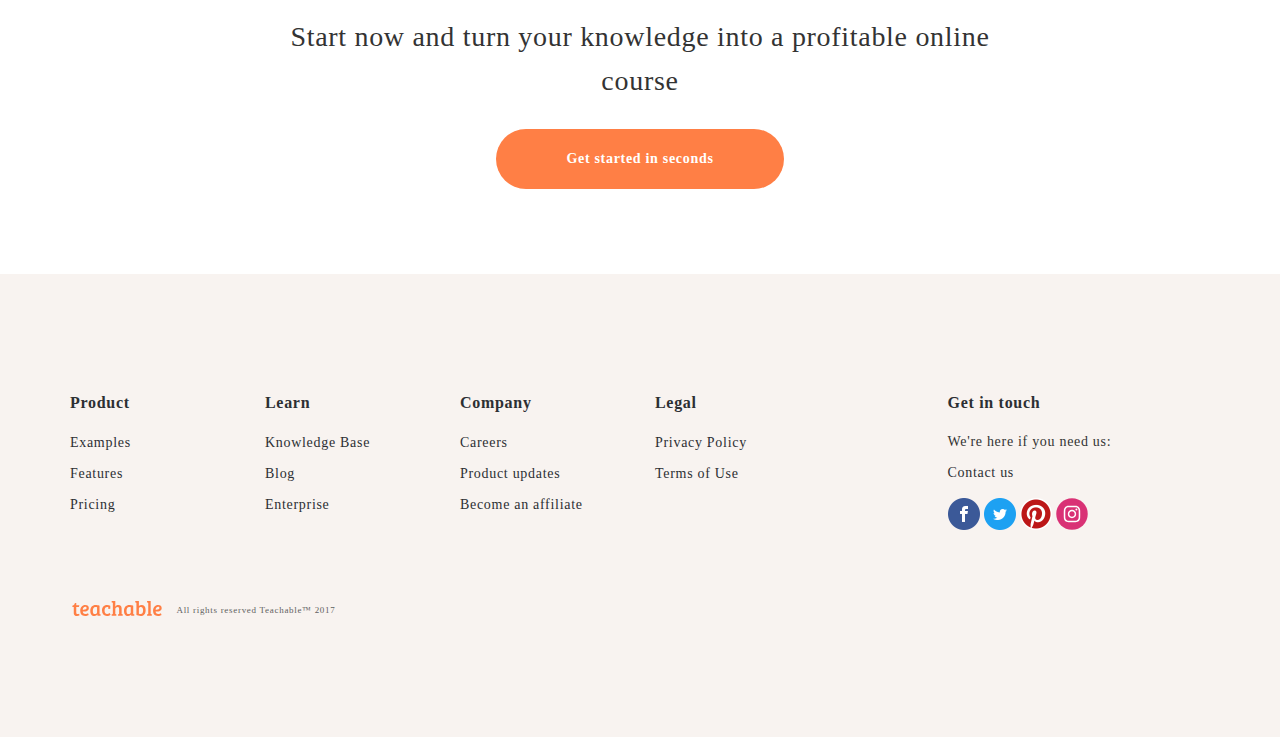
==== commit 19b3f87e: "u" ====
--- a/shazucursos/index.html
+++ b/shazucursos/index.html
@@ -181,7 +181,7 @@
           <li><a href='pricing.html'>Pricing</a></li>
           <li><a href='examples.html'>Examples</a></li>
           <li><a target="_blank" rel="noopener noreferrer" href='http://blog.teachable.com/'>Blog</a></li>
-          <li><a target="_blank" rel="noopener noreferrer" href='summit9294.html?utm_source=nav'>Conferencias</a></li>
+          <li><a target="_blank" rel="noopener noreferrer" href='summit9294.html?utm_source=nav'>Summit</a></li>
         </ul>
       </div>
     </div>
@@ -260,7 +260,7 @@
   <div class="container">
     <div class="row">
       <div class="col-xs-12">
-        <h1 class="default-header">¿Qué Incluye el Curso de Shazu?<h1>
+        <h1 class="default-header">¿Qué ofrece el curso de Shazu?<h1>
         <h2 class="default-paragraph">Join over 10,000+ instructors who use Teachable to share their knowledge. Easily create an online course with our powerful yet simple all-in-one platform.</h2>
       </div>
     </div>
